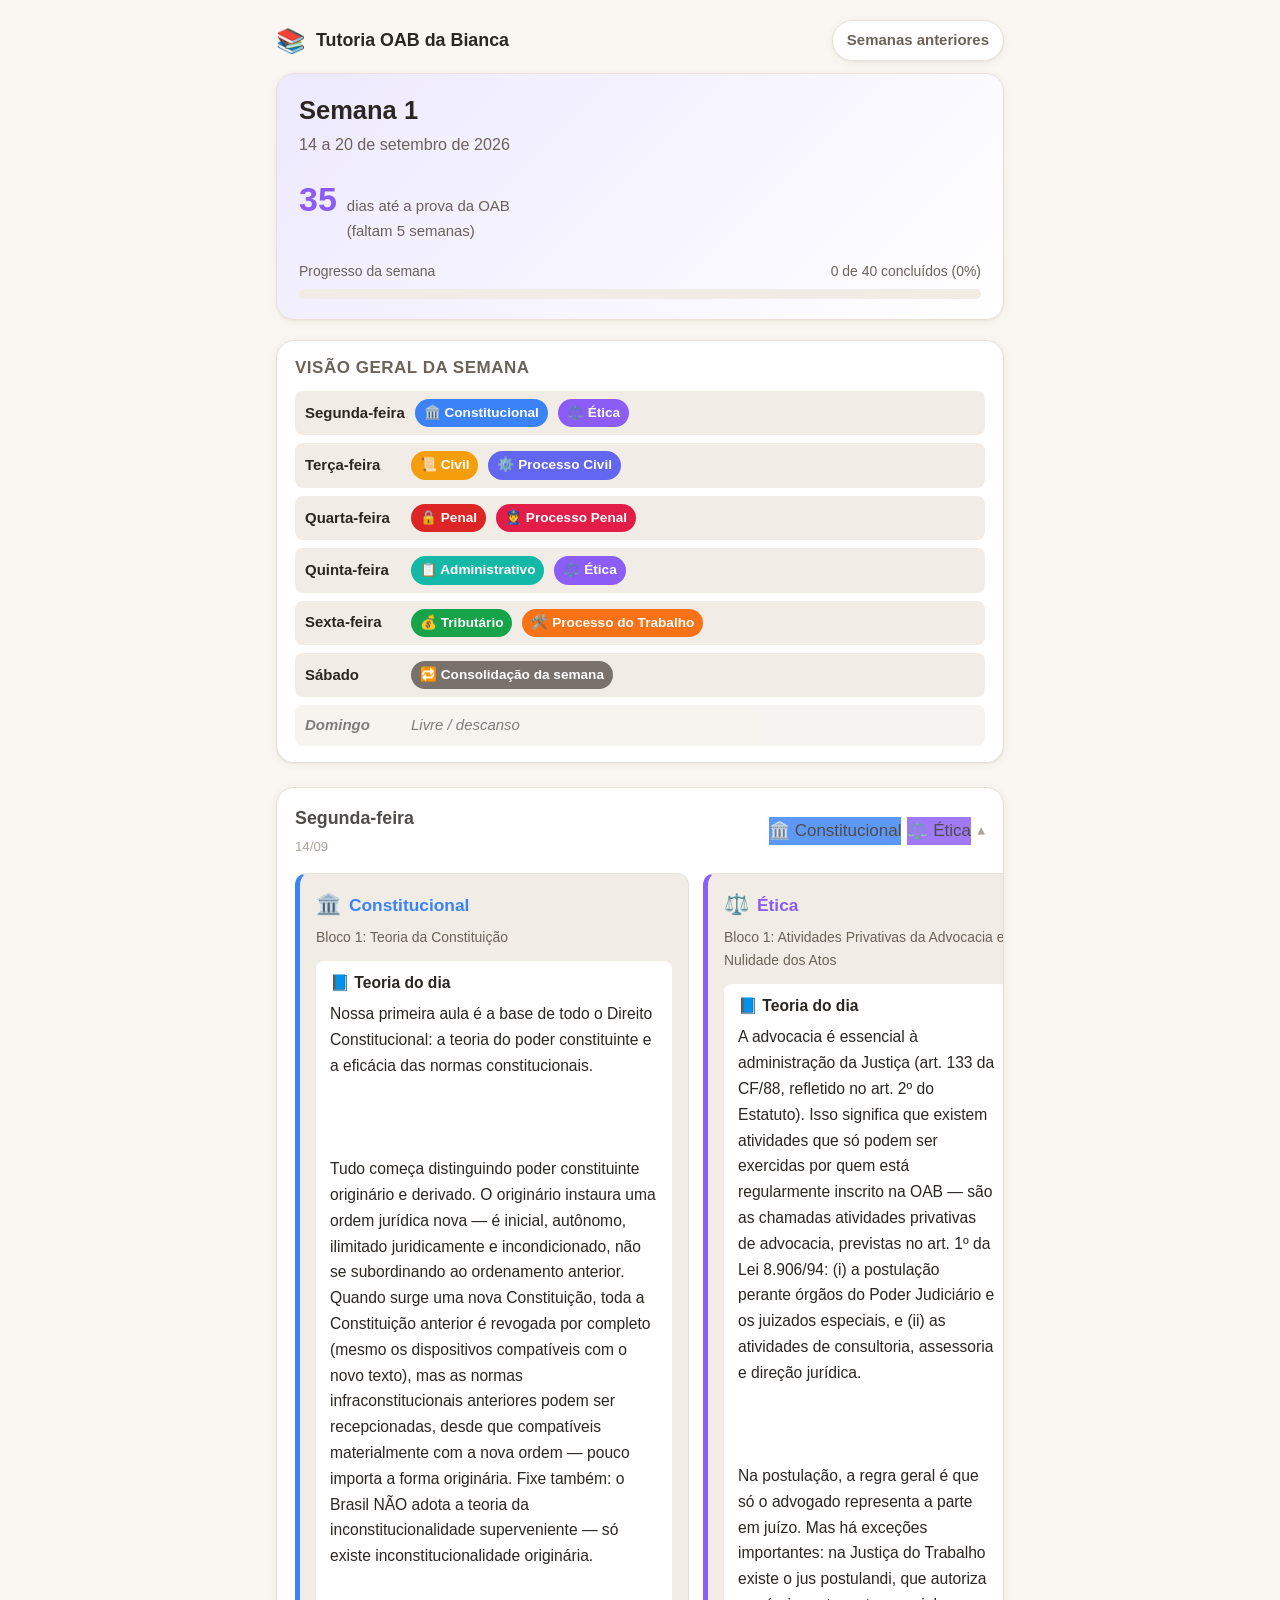
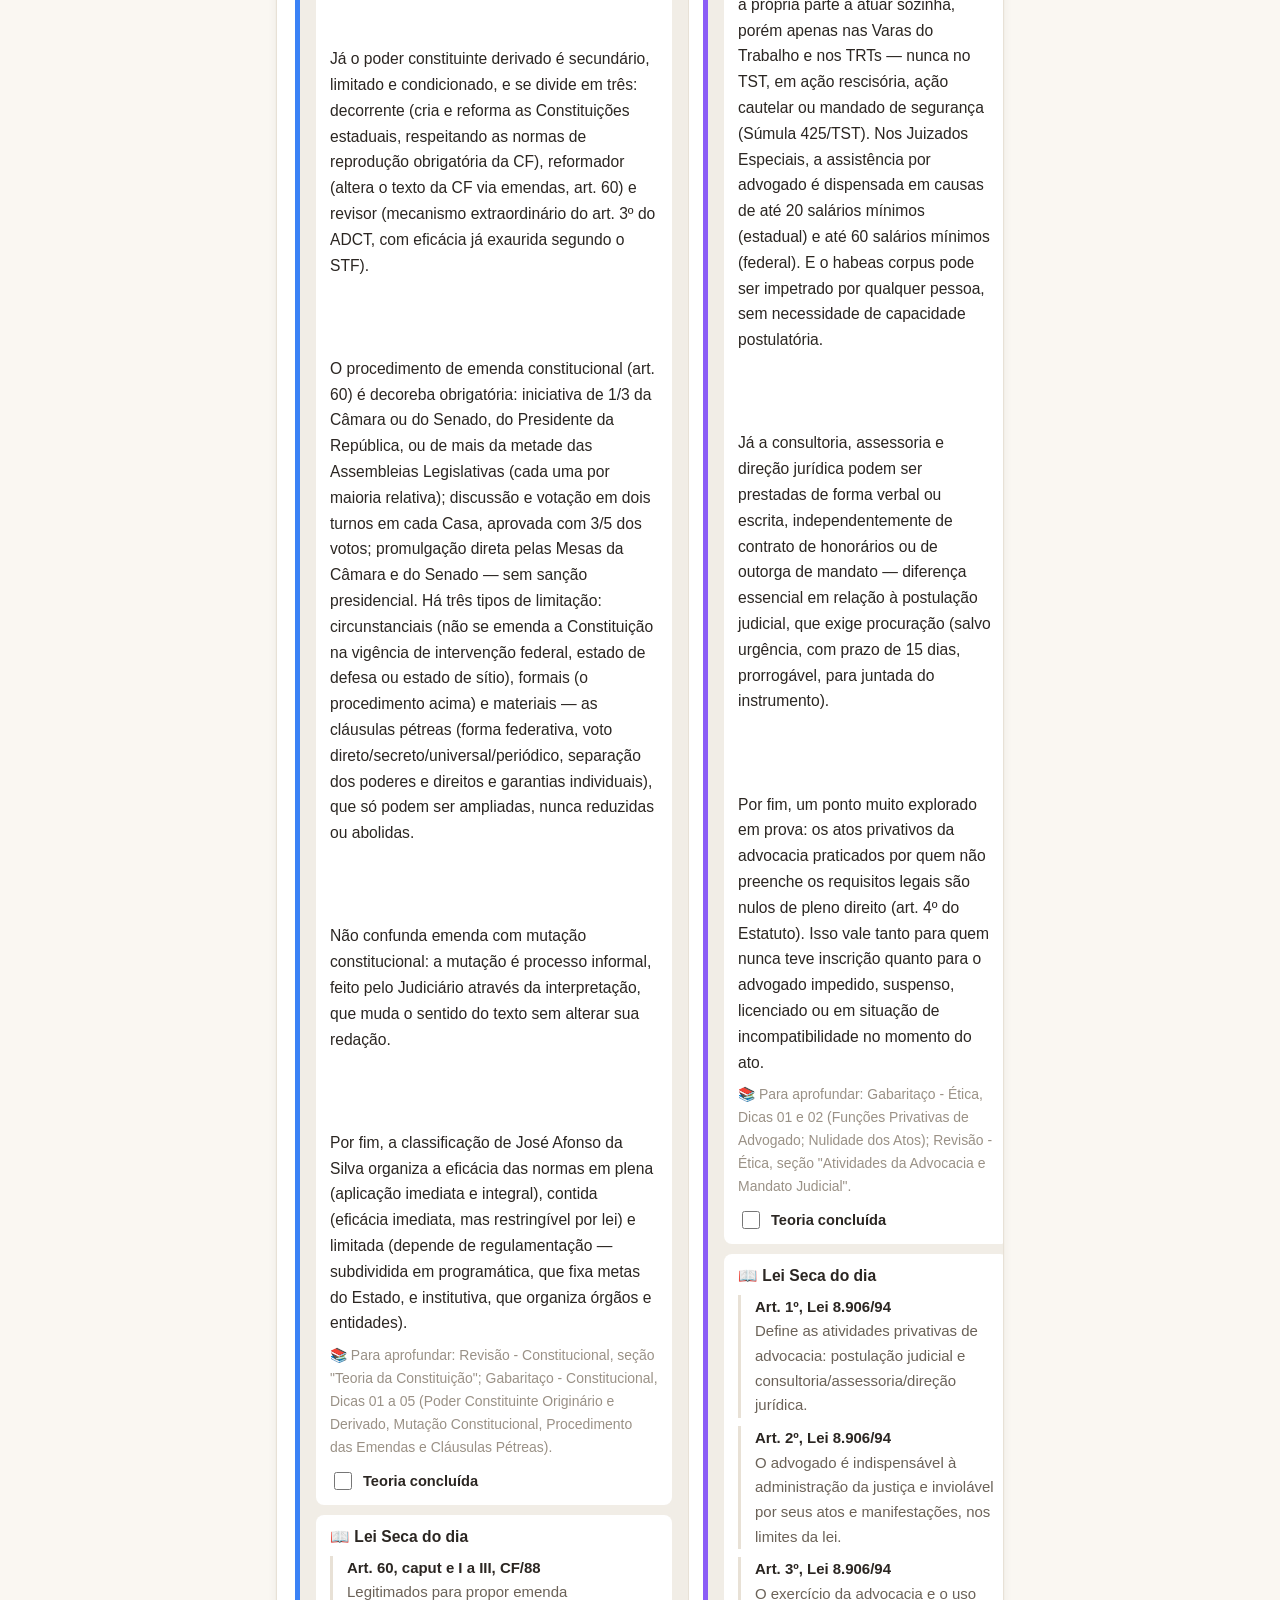
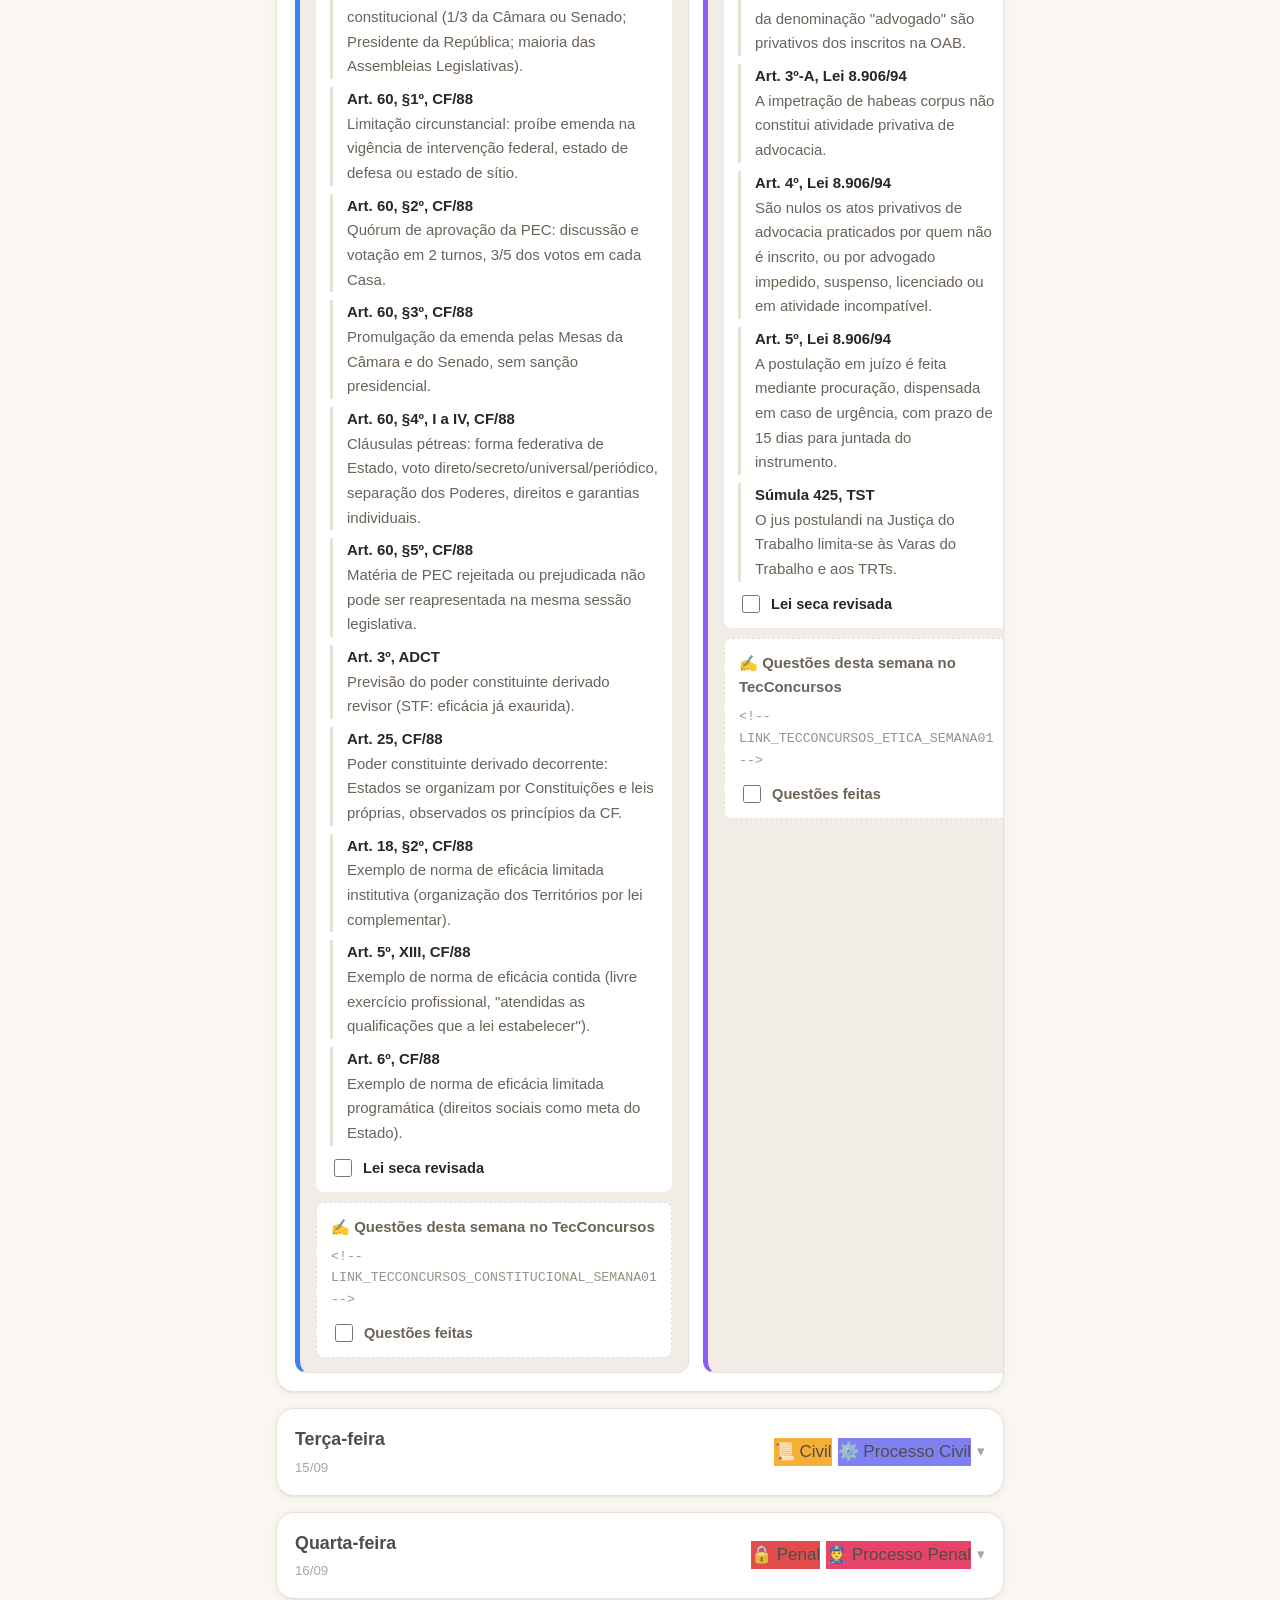
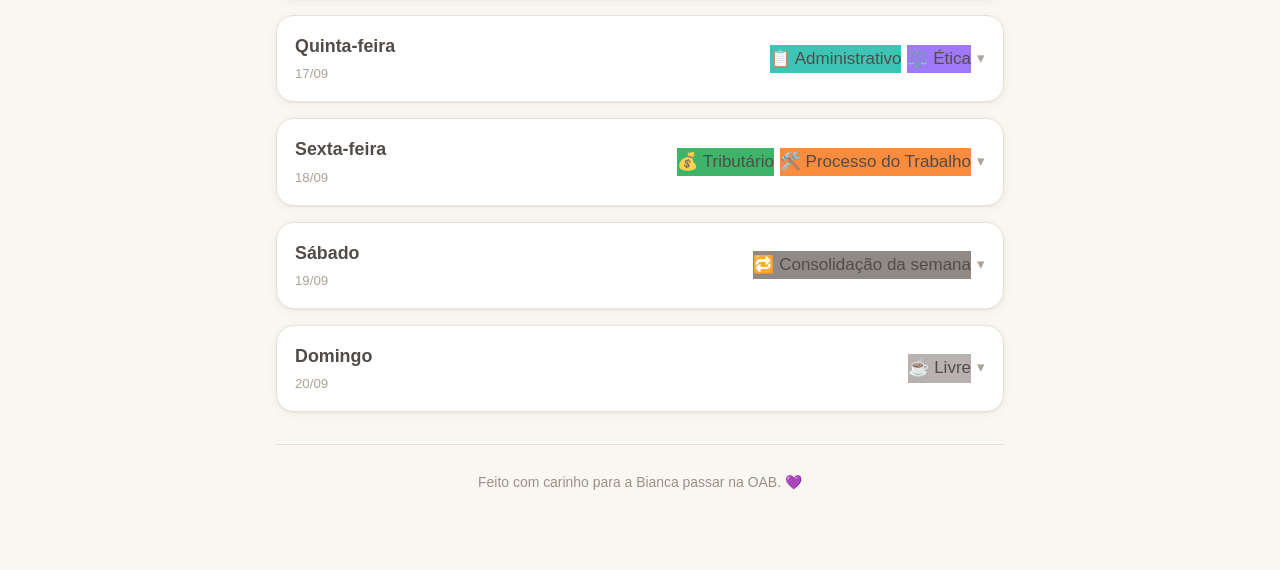
==== docs/semana-01.html @ 67592029 "Cria plataforma de tutoria OAB para a Bianca (semana 1) Mapeia o roteiro de blocos temáticos das 9 m" ====
<!doctype html>
<html lang="pt-BR">
<head>
<meta charset="utf-8">
<meta name="viewport" content="width=device-width, initial-scale=1">
<title>Semana 1 — Tutoria OAB da Bianca</title>
<link rel="stylesheet" href="style.css">
</head>
<body>
  <div class="topbar">
    <div class="brand"><span class="logo">📚</span> Tutoria OAB da Bianca</div>
    <a class="nav-link" href="index.html">Semanas anteriores</a>
  </div>

  <div class="hero">
    <h1>Semana 1</h1>
    <p class="subtitle">14 a 20 de setembro de 2026</p>
    <div class="countdown">
      <span class="days" data-countdown-days>—</span>
      <span class="label">dias até a prova da OAB<br>(faltam <span data-countdown-weeks>—</span> semanas)</span>
    </div>
    <div class="progress-wrap">
      <div class="progress-label">
        <span>Progresso da semana</span>
        <span data-progress-text>0 de 0 concluídos (0%)</span>
      </div>
      <div class="progress-track"><div class="progress-fill"></div></div>
    </div>
    <div class="flag-behind" data-flag-behind></div>
  </div>

  <div class="overview">
    <h2>Visão geral da semana</h2>
    <div class="overview-grid">
      <div class="overview-row"><span class="day-name">Segunda-feira</span><span class="subj-chip" style="background:#3b82f6">🏛️ Constitucional</span><span class="subj-chip" style="background:#8b5cf6">⚖️ Ética</span></div>
<div class="overview-row"><span class="day-name">Terça-feira</span><span class="subj-chip" style="background:#f59e0b">📜 Civil</span><span class="subj-chip" style="background:#6366f1">⚙️ Processo Civil</span></div>
<div class="overview-row"><span class="day-name">Quarta-feira</span><span class="subj-chip" style="background:#dc2626">🔒 Penal</span><span class="subj-chip" style="background:#e11d48">👮 Processo Penal</span></div>
<div class="overview-row"><span class="day-name">Quinta-feira</span><span class="subj-chip" style="background:#14b8a6">📋 Administrativo</span><span class="subj-chip" style="background:#8b5cf6">⚖️ Ética</span></div>
<div class="overview-row"><span class="day-name">Sexta-feira</span><span class="subj-chip" style="background:#16a34a">💰 Tributário</span><span class="subj-chip" style="background:#f97316">🛠️ Processo do Trabalho</span></div>
<div class="overview-row"><span class="day-name">Sábado</span><span class="subj-chip" style="background:#78716c">🔁 Consolidação da semana</span></div>
<div class="overview-row rest"><span class="day-name">Domingo</span>Livre / descanso</div>
    </div>
  </div>

  <details class="day" data-date="2026-09-14" open>
  <summary>
    <div class="day-title">
      <span class="day-name">Segunda-feira</span>
      <span class="day-date">14/09</span>
    </div>
    <div class="day-subjects-preview">
      <span class="today-badge" style="display:none;">HOJE</span>
      <span class="subj-chip" style="background:#3b82f6">🏛️ Constitucional</span><span class="subj-chip" style="background:#8b5cf6">⚖️ Ética</span>
      <span class="chevron">▾</span>
    </div>
  </summary>
  <div class="day-body">
    <div class="subject-grid two-col">
      <div class="subject-card" style="--subj-color:#3b82f6">
<div class="subject-header"><span class="subject-icon">🏛️</span><span class="subject-name">Constitucional</span></div>
<div class="block-title">Bloco 1: Teoria da Constituição</div>
<div class="section-block">
<h4>📘 Teoria do dia</h4>
<div class="body-text">Nossa primeira aula é a base de todo o Direito Constitucional: a teoria do poder constituinte e a eficácia das normas constitucionais.<br><br><br><br>Tudo começa distinguindo poder constituinte originário e derivado. O originário instaura uma ordem jurídica nova — é inicial, autônomo, ilimitado juridicamente e incondicionado, não se subordinando ao ordenamento anterior. Quando surge uma nova Constituição, toda a Constituição anterior é revogada por completo (mesmo os dispositivos compatíveis com o novo texto), mas as normas infraconstitucionais anteriores podem ser recepcionadas, desde que compatíveis materialmente com a nova ordem — pouco importa a forma originária. Fixe também: o Brasil NÃO adota a teoria da inconstitucionalidade superveniente — só existe inconstitucionalidade originária.<br><br><br><br>Já o poder constituinte derivado é secundário, limitado e condicionado, e se divide em três: decorrente (cria e reforma as Constituições estaduais, respeitando as normas de reprodução obrigatória da CF), reformador (altera o texto da CF via emendas, art. 60) e revisor (mecanismo extraordinário do art. 3º do ADCT, com eficácia já exaurida segundo o STF).<br><br><br><br>O procedimento de emenda constitucional (art. 60) é decoreba obrigatória: iniciativa de 1/3 da Câmara ou do Senado, do Presidente da República, ou de mais da metade das Assembleias Legislativas (cada uma por maioria relativa); discussão e votação em dois turnos em cada Casa, aprovada com 3/5 dos votos; promulgação direta pelas Mesas da Câmara e do Senado — sem sanção presidencial. Há três tipos de limitação: circunstanciais (não se emenda a Constituição na vigência de intervenção federal, estado de defesa ou estado de sítio), formais (o procedimento acima) e materiais — as cláusulas pétreas (forma federativa, voto direto/secreto/universal/periódico, separação dos poderes e direitos e garantias individuais), que só podem ser ampliadas, nunca reduzidas ou abolidas.<br><br><br><br>Não confunda emenda com mutação constitucional: a mutação é processo informal, feito pelo Judiciário através da interpretação, que muda o sentido do texto sem alterar sua redação.<br><br><br><br>Por fim, a classificação de José Afonso da Silva organiza a eficácia das normas em plena (aplicação imediata e integral), contida (eficácia imediata, mas restringível por lei) e limitada (depende de regulamentação — subdividida em programática, que fixa metas do Estado, e institutiva, que organiza órgãos e entidades).</div>
<p style="font-size:0.82rem;color:var(--text-faint);margin-top:8px;margin-bottom:10px;">📚 Para aprofundar: Revisão - Constitucional, seção "Teoria da Constituição"; Gabaritaço - Constitucional, Dicas 01 a 05 (Poder Constituinte Originário e Derivado, Mutação Constitucional, Procedimento das Emendas e Cláusulas Pétreas).</p>
<label class="check-row"><input type="checkbox" data-check-id="s01:monday:constitucional:teoria:1"> Teoria concluída</label>
</div>
<div class="section-block">
<h4>📖 Lei Seca do dia</h4>
<ul class="lei-seca-list"><li><span class="ref">Art. 60, caput e I a III, CF/88</span><span class="desc">Legitimados para propor emenda constitucional (1/3 da Câmara ou Senado; Presidente da República; maioria das Assembleias Legislativas).</span></li>
<li><span class="ref">Art. 60, §1º, CF/88</span><span class="desc">Limitação circunstancial: proíbe emenda na vigência de intervenção federal, estado de defesa ou estado de sítio.</span></li>
<li><span class="ref">Art. 60, §2º, CF/88</span><span class="desc">Quórum de aprovação da PEC: discussão e votação em 2 turnos, 3/5 dos votos em cada Casa.</span></li>
<li><span class="ref">Art. 60, §3º, CF/88</span><span class="desc">Promulgação da emenda pelas Mesas da Câmara e do Senado, sem sanção presidencial.</span></li>
<li><span class="ref">Art. 60, §4º, I a IV, CF/88</span><span class="desc">Cláusulas pétreas: forma federativa de Estado, voto direto/secreto/universal/periódico, separação dos Poderes, direitos e garantias individuais.</span></li>
<li><span class="ref">Art. 60, §5º, CF/88</span><span class="desc">Matéria de PEC rejeitada ou prejudicada não pode ser reapresentada na mesma sessão legislativa.</span></li>
<li><span class="ref">Art. 3º, ADCT</span><span class="desc">Previsão do poder constituinte derivado revisor (STF: eficácia já exaurida).</span></li>
<li><span class="ref">Art. 25, CF/88</span><span class="desc">Poder constituinte derivado decorrente: Estados se organizam por Constituições e leis próprias, observados os princípios da CF.</span></li>
<li><span class="ref">Art. 18, §2º, CF/88</span><span class="desc">Exemplo de norma de eficácia limitada institutiva (organização dos Territórios por lei complementar).</span></li>
<li><span class="ref">Art. 5º, XIII, CF/88</span><span class="desc">Exemplo de norma de eficácia contida (livre exercício profissional, "atendidas as qualificações que a lei estabelecer").</span></li>
<li><span class="ref">Art. 6º, CF/88</span><span class="desc">Exemplo de norma de eficácia limitada programática (direitos sociais como meta do Estado).</span></li></ul>
<label class="check-row" style="margin-top:10px;"><input type="checkbox" data-check-id="s01:monday:constitucional:leiseca:1"> Lei seca revisada</label>
</div>
<div class="questions-box">
✍️ <strong>Questões desta semana no TecConcursos</strong>
<span class="link-placeholder">&lt;!-- LINK_TECCONCURSOS_CONSTITUCIONAL_SEMANA01 --&gt;</span>
<label class="check-row" style="margin-top:10px;"><input type="checkbox" data-check-id="s01:monday:constitucional:questoes:1"> Questões feitas</label>
</div>
</div>
<div class="subject-card" style="--subj-color:#8b5cf6">
<div class="subject-header"><span class="subject-icon">⚖️</span><span class="subject-name">Ética</span></div>
<div class="block-title">Bloco 1: Atividades Privativas da Advocacia e Nulidade dos Atos</div>
<div class="section-block">
<h4>📘 Teoria do dia</h4>
<div class="body-text">A advocacia é essencial à administração da Justiça (art. 133 da CF/88, refletido no art. 2º do Estatuto). Isso significa que existem atividades que só podem ser exercidas por quem está regularmente inscrito na OAB — são as chamadas atividades privativas de advocacia, previstas no art. 1º da Lei 8.906/94: (i) a postulação perante órgãos do Poder Judiciário e os juizados especiais, e (ii) as atividades de consultoria, assessoria e direção jurídica.<br><br><br><br>Na postulação, a regra geral é que só o advogado representa a parte em juízo. Mas há exceções importantes: na Justiça do Trabalho existe o jus postulandi, que autoriza a própria parte a atuar sozinha, porém apenas nas Varas do Trabalho e nos TRTs — nunca no TST, em ação rescisória, ação cautelar ou mandado de segurança (Súmula 425/TST). Nos Juizados Especiais, a assistência por advogado é dispensada em causas de até 20 salários mínimos (estadual) e até 60 salários mínimos (federal). E o habeas corpus pode ser impetrado por qualquer pessoa, sem necessidade de capacidade postulatória.<br><br><br><br>Já a consultoria, assessoria e direção jurídica podem ser prestadas de forma verbal ou escrita, independentemente de contrato de honorários ou de outorga de mandato — diferença essencial em relação à postulação judicial, que exige procuração (salvo urgência, com prazo de 15 dias, prorrogável, para juntada do instrumento).<br><br><br><br>Por fim, um ponto muito explorado em prova: os atos privativos da advocacia praticados por quem não preenche os requisitos legais são nulos de pleno direito (art. 4º do Estatuto). Isso vale tanto para quem nunca teve inscrição quanto para o advogado impedido, suspenso, licenciado ou em situação de incompatibilidade no momento do ato.</div>
<p style="font-size:0.82rem;color:var(--text-faint);margin-top:8px;margin-bottom:10px;">📚 Para aprofundar: Gabaritaço - Ética, Dicas 01 e 02 (Funções Privativas de Advogado; Nulidade dos Atos); Revisão - Ética, seção "Atividades da Advocacia e Mandato Judicial".</p>
<label class="check-row"><input type="checkbox" data-check-id="s01:monday:etica:teoria:1"> Teoria concluída</label>
</div>
<div class="section-block">
<h4>📖 Lei Seca do dia</h4>
<ul class="lei-seca-list"><li><span class="ref">Art. 1º, Lei 8.906/94</span><span class="desc">Define as atividades privativas de advocacia: postulação judicial e consultoria/assessoria/direção jurídica.</span></li>
<li><span class="ref">Art. 2º, Lei 8.906/94</span><span class="desc">O advogado é indispensável à administração da justiça e inviolável por seus atos e manifestações, nos limites da lei.</span></li>
<li><span class="ref">Art. 3º, Lei 8.906/94</span><span class="desc">O exercício da advocacia e o uso da denominação "advogado" são privativos dos inscritos na OAB.</span></li>
<li><span class="ref">Art. 3º-A, Lei 8.906/94</span><span class="desc">A impetração de habeas corpus não constitui atividade privativa de advocacia.</span></li>
<li><span class="ref">Art. 4º, Lei 8.906/94</span><span class="desc">São nulos os atos privativos de advocacia praticados por quem não é inscrito, ou por advogado impedido, suspenso, licenciado ou em atividade incompatível.</span></li>
<li><span class="ref">Art. 5º, Lei 8.906/94</span><span class="desc">A postulação em juízo é feita mediante procuração, dispensada em caso de urgência, com prazo de 15 dias para juntada do instrumento.</span></li>
<li><span class="ref">Súmula 425, TST</span><span class="desc">O jus postulandi na Justiça do Trabalho limita-se às Varas do Trabalho e aos TRTs.</span></li></ul>
<label class="check-row" style="margin-top:10px;"><input type="checkbox" data-check-id="s01:monday:etica:leiseca:1"> Lei seca revisada</label>
</div>
<div class="questions-box">
✍️ <strong>Questões desta semana no TecConcursos</strong>
<span class="link-placeholder">&lt;!-- LINK_TECCONCURSOS_ETICA_SEMANA01 --&gt;</span>
<label class="check-row" style="margin-top:10px;"><input type="checkbox" data-check-id="s01:monday:etica:questoes:1"> Questões feitas</label>
</div>
</div>
    </div>
  </div>
</details>

<details class="day" data-date="2026-09-15">
  <summary>
    <div class="day-title">
      <span class="day-name">Terça-feira</span>
      <span class="day-date">15/09</span>
    </div>
    <div class="day-subjects-preview">
      <span class="today-badge" style="display:none;">HOJE</span>
      <span class="subj-chip" style="background:#f59e0b">📜 Civil</span><span class="subj-chip" style="background:#6366f1">⚙️ Processo Civil</span>
      <span class="chevron">▾</span>
    </div>
  </summary>
  <div class="day-body">
    <div class="subject-grid two-col">
      <div class="subject-card" style="--subj-color:#f59e0b">
<div class="subject-header"><span class="subject-icon">📜</span><span class="subject-name">Civil</span></div>
<div class="block-title">Bloco 1: Parte Geral: Pessoas Naturais e Negócio Jurídico</div>
<div class="section-block">
<h4>📘 Teoria do dia</h4>
<div class="body-text">Todo edital de Civil começa pela Parte Geral, e os dois pilares que a OAB mais cobra são pessoa natural e negócio jurídico — o alicerce de tudo que vem depois (contratos, família, sucessões são negócios jurídicos aplicados).<br><br><br><br>Sobre pessoa natural, o ponto central é a capacidade. Capacidade de direito todo mundo tem, desde o nascimento com vida. Já a capacidade de fato depende da idade e do discernimento: são absolutamente incapazes apenas os menores de 16 anos; são relativamente incapazes os maiores de 16 e menores de 18, os ébrios habituais, os viciados em tóxico, os pródigos e quem tenha discernimento reduzido por causa transitória ou permanente — esses precisam de assistência, não de representação. A emancipação antecipa a maioridade e pode ser voluntária (pais, por escritura pública, sem homologação judicial), judicial (pelo juiz, ouvido o tutor) ou legal (casamento, emprego público efetivo, colação de grau em curso superior, economia própria aos 16 anos) — uma vez emancipado, não há volta. Complementam esse bloco os direitos da personalidade (vida, nome, imagem, honra, privacidade), intransmissíveis e irrenunciáveis.<br><br><br><br>Já o negócio jurídico tem elementos essenciais (agente capaz, objeto lícito/possível/determinável, forma legal) e elementos acidentais: condição (evento futuro e incerto), termo (evento futuro e certo) e encargo (ônus que não suspende nada, salvo se estipulado como condição). Quando a vontade se forma viciada, temos os defeitos do negócio jurídico: os vícios de consentimento (erro, dolo, coação, lesão, estado de perigo) prejudicam uma das próprias partes e geram anulabilidade; os vícios sociais (fraude contra credores e simulação) prejudicam terceiros — a simulação é a única hipótese que gera nulidade. Por fim, entenda a lógica de nulidade x anulabilidade: nulo é o que fere ordem pública (qualquer um alega, inclusive o juiz de ofício, sem prazo); anulável é o que fere interesse particular (só o prejudicado alega, dentro de prazo decadencial, e o negócio produz efeitos normalmente até ser desconstituído por sentença).</div>
<p style="font-size:0.82rem;color:var(--text-faint);margin-top:8px;margin-bottom:10px;">📚 Para aprofundar: Gabaritaço - Civil, seções "Pessoas Naturais" e "Negócio Jurídico"; complementar com Revisão - Civil, seção "Negócio Jurídico".</p>
<label class="check-row"><input type="checkbox" data-check-id="s01:tuesday:civil:teoria:1"> Teoria concluída</label>
</div>
<div class="section-block">
<h4>📖 Lei Seca do dia</h4>
<ul class="lei-seca-list"><li><span class="ref">Art. 3º, CC</span><span class="desc">Hipótese remanescente de incapacidade absoluta (apenas os menores de 16 anos).</span></li>
<li><span class="ref">Art. 4º, CC</span><span class="desc">Hipóteses de incapacidade relativa (16 a 18 anos, ébrios habituais, viciados em tóxico, pródigos, discernimento reduzido).</span></li>
<li><span class="ref">Art. 5º, CC</span><span class="desc">Maioridade aos 18 anos e as três formas de emancipação (voluntária, judicial, legal).</span></li>
<li><span class="ref">Art. 11, CC</span><span class="desc">Direitos da personalidade são intransmissíveis e irrenunciáveis.</span></li>
<li><span class="ref">Art. 104, CC</span><span class="desc">Requisitos de validade do negócio jurídico: agente capaz, objeto lícito/possível/determinado, forma prescrita ou não defesa em lei.</span></li>
<li><span class="ref">Art. 121, CC</span><span class="desc">Conceito de condição (evento futuro e incerto).</span></li>
<li><span class="ref">Art. 131, CC</span><span class="desc">Conceito de termo (evento futuro e certo).</span></li>
<li><span class="ref">Art. 136, CC</span><span class="desc">Conceito de encargo (modo), que não suspende a aquisição nem o exercício do direito.</span></li>
<li><span class="ref">Art. 138, CC</span><span class="desc">Erro substancial como vício de consentimento apto a anular o negócio.</span></li>
<li><span class="ref">Art. 145, CC</span><span class="desc">Dolo como causa de anulação do negócio jurídico.</span></li>
<li><span class="ref">Art. 151, CC</span><span class="desc">Coação como vício do consentimento.</span></li>
<li><span class="ref">Art. 156, CC</span><span class="desc">Estado de perigo.</span></li>
<li><span class="ref">Art. 157, CC</span><span class="desc">Lesão (desproporção manifesta entre prestações por necessidade ou inexperiência).</span></li>
<li><span class="ref">Art. 158, CC</span><span class="desc">Fraude contra credores e a ação pauliana.</span></li>
<li><span class="ref">Art. 167, CC</span><span class="desc">Simulação: o negócio simulado é nulo, mas subsiste o que se dissimulou, se válido na substância e na forma.</span></li>
<li><span class="ref">Art. 166, CC</span><span class="desc">Hipóteses legais de nulidade absoluta do negócio jurídico.</span></li>
<li><span class="ref">Art. 171, CC</span><span class="desc">Hipóteses legais de anulabilidade.</span></li></ul>
<label class="check-row" style="margin-top:10px;"><input type="checkbox" data-check-id="s01:tuesday:civil:leiseca:1"> Lei seca revisada</label>
</div>
<div class="questions-box">
✍️ <strong>Questões desta semana no TecConcursos</strong>
<span class="link-placeholder">&lt;!-- LINK_TECCONCURSOS_CIVIL_SEMANA01 --&gt;</span>
<label class="check-row" style="margin-top:10px;"><input type="checkbox" data-check-id="s01:tuesday:civil:questoes:1"> Questões feitas</label>
</div>
</div>
<div class="subject-card" style="--subj-color:#6366f1">
<div class="subject-header"><span class="subject-icon">⚙️</span><span class="subject-name">Processo Civil</span></div>
<div class="block-title">Bloco 1: Atos Processuais, Prazos e Citação</div>
<div class="section-block">
<h4>📘 Teoria do dia</h4>
<div class="body-text">Todo processo judicial avança por meio de atos processuais — as ações praticadas pelas partes, pelo juiz e pelos auxiliares da justiça. Quando um ato desrespeita a forma exigida em lei, ele pode ser nulo: nulidade absoluta, quando fere norma de ordem pública, é reconhecível de ofício e a qualquer tempo; nulidade relativa, ligada a interesse das partes, deve ser alegada na primeira oportunidade sob pena de preclusão. Cuidado: pelo princípio da instrumentalidade das formas (art. 188, CPC), o ato praticado de modo diverso é válido se atingir sua finalidade essencial.<br><br><br><br>Quanto à publicidade, a regra é que os atos processuais são públicos; excepcionalmente tramitam em segredo de justiça quando envolvem interesse público, direito de família, dados protegidos pela intimidade ou arbitragem sigilosa (art. 189, CPC).<br><br><br><br>Sobre prazos, fixe três regras centrais: (1) contam-se apenas em dias úteis; (2) exclui-se o dia do começo e inclui-se o dia do vencimento; (3) havendo omissão da lei e do juiz, aplica-se prazo supletivo de 5 dias. Há também prazo em dobro para Ministério Público, Defensoria Pública, Advocacia Pública e litisconsortes com procuradores de escritórios distintos — mas essa dobra NÃO vale em processos eletrônicos.<br><br><br><br>A citação é o ato que dá ciência formal ao réu da existência da ação e o convoca a se defender; deve ser efetivada em até 45 dias da propositura. O CPC prevê cinco modalidades: meio eletrônico (preferencial), pelos Correios com AR, por oficial de justiça, por hora certa (cabível após duas tentativas frustradas do oficial quando há suspeita de ocultação do réu) e por edital, para réu desconhecido, incerto ou inacessível — quem requer edital dolosamente, sem preencher os requisitos, paga multa de 5 vezes o salário-mínimo. A citação válida torna litigiosa a coisa, constitui em mora o devedor e interrompe a prescrição.</div>
<p style="font-size:0.82rem;color:var(--text-faint);margin-top:8px;margin-bottom:10px;">📚 Para aprofundar: Gabaritaço - Processo Civil, Dicas 01 a 07 (seção "Atos Processuais"). A Revisão em tabelas não possui seção própria sobre este tema, então o aprofundamento deve ser feito pelo Gabaritaço.</p>
<label class="check-row"><input type="checkbox" data-check-id="s01:tuesday:processoCivil:teoria:1"> Teoria concluída</label>
</div>
<div class="section-block">
<h4>📖 Lei Seca do dia</h4>
<ul class="lei-seca-list"><li><span class="ref">Art. 188, CPC</span><span class="desc">Princípio da instrumentalidade das formas: ato praticado de modo diverso é válido se atingir a finalidade essencial.</span></li>
<li><span class="ref">Art. 189, CPC</span><span class="desc">Publicidade dos atos processuais e hipóteses de segredo de justiça.</span></li>
<li><span class="ref">Art. 218/219, CPC</span><span class="desc">Prazos legais, judiciais e regra da contagem somente em dias úteis.</span></li>
<li><span class="ref">Art. 224, CPC</span><span class="desc">Contagem de prazo excluindo o dia do começo e incluindo o dia do vencimento.</span></li>
<li><span class="ref">Art. 229, CPC</span><span class="desc">Prazo em dobro para litisconsortes com procuradores de escritórios distintos; não se aplica a processos eletrônicos.</span></li>
<li><span class="ref">Art. 238, CPC</span><span class="desc">Conceito de citação: ato de convocação do réu, executado ou interessado para integrar a relação processual.</span></li>
<li><span class="ref">Art. 240, CPC</span><span class="desc">Efeitos da citação válida (litigiosidade da coisa, mora do devedor, interrupção da prescrição).</span></li>
<li><span class="ref">Art. 246, CPC</span><span class="desc">Rol das modalidades de citação, com o meio eletrônico como preferencial.</span></li>
<li><span class="ref">Art. 252, CPC</span><span class="desc">Citação por hora certa, cabível após duas tentativas frustradas com suspeita de ocultação.</span></li>
<li><span class="ref">Art. 255, CPC</span><span class="desc">Citação por edital, para réu desconhecido, incerto ou inacessível.</span></li>
<li><span class="ref">Art. 258, CPC</span><span class="desc">Multa de 5 vezes o salário-mínimo por requerimento doloso de citação por edital.</span></li></ul>
<label class="check-row" style="margin-top:10px;"><input type="checkbox" data-check-id="s01:tuesday:processoCivil:leiseca:1"> Lei seca revisada</label>
</div>
<div class="questions-box">
✍️ <strong>Questões desta semana no TecConcursos</strong>
<span class="link-placeholder">&lt;!-- LINK_TECCONCURSOS_PROCESSOCIVIL_SEMANA01 --&gt;</span>
<label class="check-row" style="margin-top:10px;"><input type="checkbox" data-check-id="s01:tuesday:processoCivil:questoes:1"> Questões feitas</label>
</div>
</div>
    </div>
  </div>
</details>

<details class="day" data-date="2026-09-16">
  <summary>
    <div class="day-title">
      <span class="day-name">Quarta-feira</span>
      <span class="day-date">16/09</span>
    </div>
    <div class="day-subjects-preview">
      <span class="today-badge" style="display:none;">HOJE</span>
      <span class="subj-chip" style="background:#dc2626">🔒 Penal</span><span class="subj-chip" style="background:#e11d48">👮 Processo Penal</span>
      <span class="chevron">▾</span>
    </div>
  </summary>
  <div class="day-body">
    <div class="subject-grid two-col">
      <div class="subject-card" style="--subj-color:#dc2626">
<div class="subject-header"><span class="subject-icon">🔒</span><span class="subject-name">Penal</span></div>
<div class="block-title">Bloco 1: Princípios e Eficácia da Lei Penal no Tempo e no Espaço</div>
<div class="section-block">
<h4>📘 Teoria do dia</h4>
<div class="body-text">Vamos começar pelo alicerce do Direito Penal: como a lei penal se aplica no tempo e no espaço.<br><br><br><br>A regra-mestra da eficácia da lei no tempo é simples: lei penal que beneficia o réu retroage; lei que prejudica, não retroage — isso vale até mesmo depois do trânsito em julgado (art. 2º, CP). O caso mais radical dessa retroatividade benéfica é a abolitio criminis: quando uma lei nova deixa de considerar crime uma conduta, cessam a execução e os efeitos penais da condenação (mas não os efeitos civis). Quando a lei nova cria um crime novo, é novatio legis incriminadora — não retroage. Se apenas piora o tratamento de um crime já existente, é novatio legis in pejus — também não retroage. Se melhora, é novatio legis in mellius — retroage sempre.<br><br><br><br>Duas exceções fogem dessa lógica: a lei temporária (tem prazo certo de vigência) e a lei excepcional (vale enquanto durar uma situação anormal, como guerra ou calamidade). Ambas têm ultratividade: continuam se aplicando ao fato cometido durante sua vigência, mesmo depois de revogadas.<br><br><br><br>Para saber QUANDO o crime se considera praticado, o Código adota a teoria da atividade (art. 4º): o momento da conduta, não do resultado. Para saber ONDE o crime se considera praticado, o CP adota a teoria da ubiquidade (art. 6º): tanto o lugar da conduta quanto o do resultado. Mnemônico útil: LUTA — Lugar → Ubiquidade, Tempo → Atividade. Duas exceções importantes: no Juizado Especial Criminal prevalece a teoria da atividade (art. 63, Lei 9.099/95); e para fins de competência no CPP, em crimes plurilocais, prevalece a teoria do resultado (art. 70, CPP).<br><br><br><br>Por fim, a territorialidade é a regra: a lei brasileira aplica-se aos crimes cometidos no território nacional (art. 5º). Excepcionalmente, cabe extraterritorialidade — incondicionada, condicionada e hipercondicionada.</div>
<p style="font-size:0.82rem;color:var(--text-faint);margin-top:8px;margin-bottom:10px;">📚 Para aprofundar: Gabaritaço - Penal, Dicas 01 a 06 (seção "Eficácia da Lei Penal no Tempo e no Espaço"); Revisão - Penal, mesma seção.</p>
<label class="check-row"><input type="checkbox" data-check-id="s01:wednesday:penal:teoria:1"> Teoria concluída</label>
</div>
<div class="section-block">
<h4>📖 Lei Seca do dia</h4>
<ul class="lei-seca-list"><li><span class="ref">Art. 1º, CP</span><span class="desc">Princípio da legalidade: não há crime sem lei anterior que o defina, nem pena sem prévia cominação legal.</span></li>
<li><span class="ref">Art. 2º, CP</span><span class="desc">Lei penal no tempo: irretroatividade da lei mais gravosa e retroatividade da lei mais benéfica (abolitio criminis).</span></li>
<li><span class="ref">Art. 3º, CP</span><span class="desc">Lei excepcional ou temporária: aplica-se ao fato praticado durante sua vigência, mesmo após cessada (ultratividade).</span></li>
<li><span class="ref">Art. 4º, CP</span><span class="desc">Tempo do crime: adota a teoria da atividade (momento da conduta).</span></li>
<li><span class="ref">Art. 5º, CP</span><span class="desc">Territorialidade: regra geral de aplicação da lei brasileira aos crimes no território nacional.</span></li>
<li><span class="ref">Art. 6º, CP</span><span class="desc">Lugar do crime: adota a teoria da ubiquidade (conduta ou resultado).</span></li>
<li><span class="ref">Art. 7º, CP</span><span class="desc">Extraterritorialidade: hipóteses incondicionada, condicionada e hipercondicionada.</span></li>
<li><span class="ref">Súmula 711, STF</span><span class="desc">A lei penal mais grave aplica-se ao crime continuado ou permanente se sua vigência é anterior à cessação da continuidade/permanência.</span></li>
<li><span class="ref">Art. 63, Lei 9.099/95</span><span class="desc">Competência do Juizado Especial Criminal determinada pelo lugar da infração (teoria da atividade).</span></li>
<li><span class="ref">Art. 70, CPP</span><span class="desc">Competência para julgar determinada, em regra, pelo lugar da consumação (teoria do resultado).</span></li></ul>
<label class="check-row" style="margin-top:10px;"><input type="checkbox" data-check-id="s01:wednesday:penal:leiseca:1"> Lei seca revisada</label>
</div>
<div class="questions-box">
✍️ <strong>Questões desta semana no TecConcursos</strong>
<span class="link-placeholder">&lt;!-- LINK_TECCONCURSOS_PENAL_SEMANA01 --&gt;</span>
<label class="check-row" style="margin-top:10px;"><input type="checkbox" data-check-id="s01:wednesday:penal:questoes:1"> Questões feitas</label>
</div>
</div>
<div class="subject-card" style="--subj-color:#e11d48">
<div class="subject-header"><span class="subject-icon">👮</span><span class="subject-name">Processo Penal</span></div>
<div class="block-title">Bloco 1: Inquérito Policial e Investigação Preliminar</div>
<div class="section-block">
<h4>📘 Teoria do dia</h4>
<div class="body-text">O inquérito policial é o procedimento administrativo, conduzido pela polícia judiciária, destinado a reunir elementos de informação sobre autoria e materialidade de um crime. Suas características, muito cobradas em prova: é inquisitivo (contraditório apenas diferido), escrito (art. 9º, CPP), sigiloso (art. 20, CPP), discricionário, dispensável (o MP pode denunciar sem IP) e indisponível (o delegado jamais pode arquivá-lo por conta própria — art. 17, CPP). A instauração parte da notitia criminis, de ofício, por requisição do MP ou por requerimento do ofendido. Atenção: denúncia anônima, isoladamente, NÃO autoriza a instauração imediata do IP — antes, exige diligências preliminares que confirmem a verossimilhança da notícia.<br><br><br><br>Apesar do caráter inquisitivo, algumas provas podem ser produzidas já na fase investigativa: as cautelares, as não repetíveis e as antecipadas.<br><br><br><br>Quanto aos prazos de conclusão, a regra geral do CPP é de 10 dias para indiciado preso e 30 dias para solto, havendo prazos especiais na Justiça Federal, na Lei de Drogas e em casos de prisão temporária em crime hediondo.<br><br><br><br>Encerrado o inquérito, se o MP não se convencer da autoria/materialidade, requer o arquivamento ao juiz. O ponto mais cobrado é o (des)arquivamento: em regra, a decisão faz apenas coisa julgada formal, permitindo reabertura com provas novas — caso do arquivamento por insuficiência de provas (Súmula 524, STF). Já quando o motivo for atipicidade, excludente de culpabilidade ou de punibilidade, forma-se coisa julgada material, e o desarquivamento fica vedado.<br><br><br><br>Por fim, o juiz das garantias atua exclusivamente na fase investigatória e é o único competente para decretar prisão temporária, não atuando em infrações de menor potencial ofensivo, casos de competência do júri, violência doméstica e algumas leis especiais.</div>
<p style="font-size:0.82rem;color:var(--text-faint);margin-top:8px;margin-bottom:10px;">📚 Para aprofundar: Gabaritaço - Processo Penal, Dicas 01 a 08 (Inquérito Policial); Revisão - Processo Penal, seção "Inquérito Policial".</p>
<label class="check-row"><input type="checkbox" data-check-id="s01:wednesday:processoPenal:teoria:1"> Teoria concluída</label>
</div>
<div class="section-block">
<h4>📖 Lei Seca do dia</h4>
<ul class="lei-seca-list"><li><span class="ref">Art. 4º, CPP</span><span class="desc">Define a polícia judiciária como responsável pela apuração das infrações penais e sua autoria.</span></li>
<li><span class="ref">Art. 5º, CPP</span><span class="desc">Formas de instauração do inquérito e a regra da denúncia anônima (§3º).</span></li>
<li><span class="ref">Art. 9º, CPP</span><span class="desc">Exige que todas as peças do inquérito sejam reduzidas a escrito.</span></li>
<li><span class="ref">Art. 10, CPP</span><span class="desc">Prazos de conclusão do inquérito: 10 dias (preso) e 30 dias (solto).</span></li>
<li><span class="ref">Art. 17, CPP</span><span class="desc">Indisponibilidade: a autoridade policial não pode mandar arquivar os autos do inquérito.</span></li>
<li><span class="ref">Art. 18, CPP</span><span class="desc">Fundamento legal do desarquivamento: cabem novas diligências se houver notícia de novas provas.</span></li>
<li><span class="ref">Art. 20, CPP</span><span class="desc">Sigilo do inquérito, necessário à elucidação do fato ou exigido pelo interesse social.</span></li>
<li><span class="ref">Súmula 524, STF</span><span class="desc">Arquivado o inquérito a pedido do MP, a ação penal só pode ser iniciada com provas novas.</span></li>
<li><span class="ref">Súmula Vinculante 14</span><span class="desc">Direito do defensor de ter acesso aos elementos de prova já documentados no inquérito.</span></li></ul>
<label class="check-row" style="margin-top:10px;"><input type="checkbox" data-check-id="s01:wednesday:processoPenal:leiseca:1"> Lei seca revisada</label>
</div>
<div class="questions-box">
✍️ <strong>Questões desta semana no TecConcursos</strong>
<span class="link-placeholder">&lt;!-- LINK_TECCONCURSOS_PROCESSOPENAL_SEMANA01 --&gt;</span>
<label class="check-row" style="margin-top:10px;"><input type="checkbox" data-check-id="s01:wednesday:processoPenal:questoes:1"> Questões feitas</label>
</div>
</div>
    </div>
  </div>
</details>

<details class="day" data-date="2026-09-17">
  <summary>
    <div class="day-title">
      <span class="day-name">Quinta-feira</span>
      <span class="day-date">17/09</span>
    </div>
    <div class="day-subjects-preview">
      <span class="today-badge" style="display:none;">HOJE</span>
      <span class="subj-chip" style="background:#14b8a6">📋 Administrativo</span><span class="subj-chip" style="background:#8b5cf6">⚖️ Ética</span>
      <span class="chevron">▾</span>
    </div>
  </summary>
  <div class="day-body">
    <div class="subject-grid two-col">
      <div class="subject-card" style="--subj-color:#14b8a6">
<div class="subject-header"><span class="subject-icon">📋</span><span class="subject-name">Administrativo</span></div>
<div class="block-title">Bloco 1: Princípios da Administração Pública</div>
<div class="section-block">
<h4>📘 Teoria do dia</h4>
<div class="body-text">Os princípios do Direito Administrativo se dividem em dois grupos: os implícitos, que sustentam toda a lógica do regime jurídico-administrativo, e os explícitos, previstos no art. 37, caput, da CF/88.<br><br><br><br>Os dois princípios implícitos são as "pedras de toque" do regime. A Supremacia do Interesse Público estabelece que o interesse coletivo prevalece sobre o particular sempre que houver conflito. Já a Indisponibilidade do Interesse Público impede que o agente público disponha, por vontade própria, dos interesses que administra.<br><br><br><br>Decorrência direta desses dois princípios é a Autotutela: a Administração pode rever seus próprios atos sem precisar de autorização do Judiciário (Súmula 473, STF), podendo anular atos ilegais e revogar atos inconvenientes ou inoportunos. Atenção: para anular um ato, há prazo decadencial de 5 anos contados da sua prática, desde que o destinatário esteja de boa-fé (art. 54, Lei 9.784/99); havendo má-fé, esse prazo não corre.<br><br><br><br>Já os princípios expressos no art. 37, caput, formam o mnemônico LIMPE. Legalidade significa que o agente público só pode fazer o que a lei expressamente autoriza. Impessoalidade veda que a atuação beneficie ou prejudique alguém por razões pessoais — é por isso que a Súmula Vinculante 13 (STF) veda o nepotismo. Moralidade exige honestidade, lealdade e boa-fé. Publicidade estabelece a transparência como regra, mas admite sigilo quando a informação compromete a segurança do Estado/sociedade ou viola a intimidade/vida privada (Lei 12.527/11 — LAI); atenção também à Súmula 266, STJ: o diploma deve ser exigido na posse, não na inscrição do concurso. Por fim, Eficiência exige atuação de qualidade com o menor custo possível — mas não pode suprimir garantias processuais em nome da celeridade.<br><br><br><br>Esses princípios formam a base interpretativa de toda a matéria de Administrativo e costumam aparecer embutidos, ainda que implicitamente, em praticamente todas as questões da prova.</div>
<p style="font-size:0.82rem;color:var(--text-faint);margin-top:8px;margin-bottom:10px;">📚 Para aprofundar: Gabaritaço - Administrativo, Dicas 01 a 09 (seção "Princípios da Adm. Pública"). A Revisão em tabelas não trata desse tema isoladamente, por isso este bloco se apoia principalmente no Gabaritaço.</p>
<label class="check-row"><input type="checkbox" data-check-id="s01:thursday:administrativo:teoria:1"> Teoria concluída</label>
</div>
<div class="section-block">
<h4>📖 Lei Seca do dia</h4>
<ul class="lei-seca-list"><li><span class="ref">Art. 37, caput, CF/88</span><span class="desc">Traz os princípios expressos da Administração Pública (LIMPE).</span></li>
<li><span class="ref">Art. 5º, X e XXXIII, CF/88</span><span class="desc">Fundamento constitucional das exceções à publicidade e do direito de acesso à informação.</span></li>
<li><span class="ref">Art. 6º, Lei 8.987/95</span><span class="desc">Conceito de serviço adequado, base do princípio da continuidade.</span></li>
<li><span class="ref">Art. 7º, Lei 12.527/2011 (LAI)</span><span class="desc">Lista os direitos que compõem o acesso à informação pública.</span></li>
<li><span class="ref">Art. 10, Lei 12.527/2011 (LAI)</span><span class="desc">Disciplina como o pedido de acesso à informação deve ser feito e processado.</span></li>
<li><span class="ref">Art. 54, Lei 9.784/99</span><span class="desc">Prazo decadencial de 5 anos para a Administração anular atos favoráveis quando o destinatário estiver de boa-fé.</span></li>
<li><span class="ref">Súmula Vinculante 13, STF</span><span class="desc">Veda o nepotismo na nomeação de cônjuge, companheiro ou parente até o 3º grau para cargos de confiança.</span></li>
<li><span class="ref">Súmula 473, STF</span><span class="desc">Consagra o poder-dever de autotutela: a Administração pode anular atos ilegais e revogar os inconvenientes/inoportunos.</span></li>
<li><span class="ref">Súmula 266, STJ</span><span class="desc">O diploma/habilitação legal deve ser exigido na posse, não na inscrição do concurso público.</span></li></ul>
<label class="check-row" style="margin-top:10px;"><input type="checkbox" data-check-id="s01:thursday:administrativo:leiseca:1"> Lei seca revisada</label>
</div>
<div class="questions-box">
✍️ <strong>Questões desta semana no TecConcursos</strong>
<span class="link-placeholder">&lt;!-- LINK_TECCONCURSOS_ADMINISTRATIVO_SEMANA01 --&gt;</span>
<label class="check-row" style="margin-top:10px;"><input type="checkbox" data-check-id="s01:thursday:administrativo:questoes:1"> Questões feitas</label>
</div>
</div>
<div class="subject-card" style="--subj-color:#8b5cf6">
<div class="subject-header"><span class="subject-icon">⚖️</span><span class="subject-name">Ética</span></div>
<div class="block-title">Bloco 2: Mandato Judicial e Substabelecimento</div>
<div class="section-block">
<h4>📘 Teoria do dia</h4>
<div class="body-text">Na segunda sessão da semana, avançamos para o mandato judicial — o instrumento que formaliza a representação do cliente em juízo — e o substabelecimento.<br><br><br><br>O mandato é o contrato pelo qual o cliente (mandante) outorga poderes ao advogado (mandatário) para representá-lo. Materializa-se na procuração, que pode ser por instrumento público ou particular (a grande maioria dos casos), e traz dois tipos de poderes: os da cláusula "ad judicia" (poderes gerais para o foro, que autorizam a prática de todos os atos do processo, exceto os que exigem poderes especiais) e os poderes especiais (cláusula "ad judicia et extra"), necessários para atos como receber citação, confessar, reconhecer a procedência do pedido, transigir, desistir, renunciar ao direito, receber e dar quitação, firmar compromisso e assinar declaração de hipossuficiência.<br><br><br><br>O mandato pode terminar por renúncia (o advogado abandona a causa, mas deve continuar representando o cliente por 10 dias após a comunicação, para evitar prejuízo, salvo se antes for substituído — art. 112, CPC) ou por revogação (o cliente destitui o advogado, a qualquer tempo, independentemente de justificativa).<br><br><br><br>Já o substabelecimento é o ato pelo qual o advogado transfere a outro colega, no todo ou em parte, os poderes recebidos do cliente. Pode ser com reserva de poderes (o substabelecente continua podendo atuar no processo, mantendo os poderes para si) ou sem reserva de poderes (o substabelecente se desliga completamente da causa, transferindo integralmente sua atuação ao substabelecido). Atenção: o substabelecimento não precisa de autorização expressa do cliente na procuração, mas é boa prática comunicá-lo, e o advogado substabelecente responde solidariamente pelos atos do substabelecido em determinadas hipóteses de culpa na escolha.</div>
<p style="font-size:0.82rem;color:var(--text-faint);margin-top:8px;margin-bottom:10px;">📚 Para aprofundar: Gabaritaço - Ética, seção "Mandato Judicial e Substabelecimento"; Revisão - Ética, seção "Atividades da Advocacia e Mandato Judicial".</p>
<label class="check-row"><input type="checkbox" data-check-id="s01:thursday:etica:teoria:2"> Teoria concluída</label>
</div>
<div class="section-block">
<h4>📖 Lei Seca do dia</h4>
<ul class="lei-seca-list"><li><span class="ref">Art. 5º, §3º, Lei 8.906/94</span><span class="desc">O advogado que renunciar ao mandato continua, durante os 10 dias seguintes, a representar o mandante, salvo se substituído antes do término desse prazo.</span></li>
<li><span class="ref">Art. 111, CPC</span><span class="desc">A renúncia ao mandato deve ser comunicada ao mandante ou ao substabelecido.</span></li>
<li><span class="ref">Art. 112, CPC</span><span class="desc">Procedimento da renúncia: o advogado prova que comunicou o mandante para que este nomeie sucessor.</span></li>
<li><span class="ref">Art. 667, Código Civil</span><span class="desc">Responsabilidade do mandatário/substabelecente por culpa na escolha do substabelecido, quando não autorizado.</span></li>
<li><span class="ref">Art. 5º, caput, Lei 8.906/94</span><span class="desc">Formas de outorga do mandato (instrumento público ou particular).</span></li></ul>
<label class="check-row" style="margin-top:10px;"><input type="checkbox" data-check-id="s01:thursday:etica:leiseca:2"> Lei seca revisada</label>
</div>
<div class="questions-box">
✍️ <strong>Questões desta semana no TecConcursos</strong>
<span class="link-placeholder">&lt;!-- LINK_TECCONCURSOS_ETICA_SEMANA01 --&gt;</span>
<label class="check-row" style="margin-top:10px;"><input type="checkbox" data-check-id="s01:thursday:etica:questoes:2"> Questões feitas</label>
</div>
</div>
    </div>
  </div>
</details>

<details class="day" data-date="2026-09-18">
  <summary>
    <div class="day-title">
      <span class="day-name">Sexta-feira</span>
      <span class="day-date">18/09</span>
    </div>
    <div class="day-subjects-preview">
      <span class="today-badge" style="display:none;">HOJE</span>
      <span class="subj-chip" style="background:#16a34a">💰 Tributário</span><span class="subj-chip" style="background:#f97316">🛠️ Processo do Trabalho</span>
      <span class="chevron">▾</span>
    </div>
  </summary>
  <div class="day-body">
    <div class="subject-grid two-col">
      <div class="subject-card" style="--subj-color:#16a34a">
<div class="subject-header"><span class="subject-icon">💰</span><span class="subject-name">Tributário</span></div>
<div class="block-title">Bloco 1: Sistema Constitucional Tributário e Competência Tributária</div>
<div class="section-block">
<h4>📘 Teoria do dia</h4>
<div class="body-text">A competência tributária é o ponto de partida do Direito Tributário: é a aptidão, conferida pela Constituição Federal, para que União, Estados, Distrito Federal e Municípios criem tributos por meio de lei. A CF não cria tributos, apenas distribui essa competência. A competência tributária é facultativa, indelegável, imprescritível, irrenunciável e inalterável. Não confunda com capacidade tributária ativa, que é a atribuição administrativa de arrecadar e fiscalizar tributos — essa sim pode ser delegada, como ocorre com o ITR: é de competência da União, mas sua fiscalização e cobrança podem ser delegadas aos Municípios (art. 153, §4º, III, CF).<br><br><br><br>A Constituição distribui a competência de várias formas. Primeiro, a competência privativa: cada ente possui seus próprios impostos (art. 153, União; art. 155, Estados/DF; art. 156, Municípios), além de taxas e contribuição de melhoria, de competência comum a todos os entes. Já os empréstimos compulsórios e as contribuições especiais são, em regra, privativos da União, exigindo lei complementar nos casos de empréstimo compulsório, IGF e impostos residuais.<br><br><br><br>Existe ainda a competência extraordinária: só a União pode instituir o Imposto Extraordinário de Guerra (art. 154, II, CF), única hipótese de bitributação autorizada pela Constituição. Já a competência residual (art. 154, I, e art. 195, §4º, CF) permite à União criar novos impostos ou contribuições sociais não previstos na CF, por lei complementar e sem repetir fato gerador ou base de cálculo já existente.<br><br><br><br>A competência cumulativa (art. 147, CF) é hoje praticamente teórica, aplicável a eventuais Territórios Federais. Por fim, não confunda competência para instituir tributo com competência para legislar sobre Direito Tributário: esta é concorrente entre União, Estados e DF (art. 24, CF).<br><br><br><br>Fixe esta regra de prova: quem tem competência para instituir um tributo é, em regra, o único ente que pode conceder isenção sobre ele — é vedada a isenção heterônoma (art. 151, III, CF).</div>
<p style="font-size:0.82rem;color:var(--text-faint);margin-top:8px;margin-bottom:10px;">📚 Para aprofundar: Gabaritaço - Tributário, seção "Competência Tributária"; Revisão - Tributário, seção "Competência Tributária".</p>
<label class="check-row"><input type="checkbox" data-check-id="s01:friday:tributario:teoria:1"> Teoria concluída</label>
</div>
<div class="section-block">
<h4>📖 Lei Seca do dia</h4>
<ul class="lei-seca-list"><li><span class="ref">Art. 145, CF</span><span class="desc">Atribui à União, Estados, DF e Municípios a competência para instituir impostos, taxas e contribuições de melhoria.</span></li>
<li><span class="ref">Art. 146, CF</span><span class="desc">Reserva à lei complementar normas gerais em matéria tributária e as limitações constitucionais ao poder de tributar.</span></li>
<li><span class="ref">Art. 148, CF</span><span class="desc">Empréstimo compulsório: hipóteses de guerra/calamidade e investimento urgente, exigindo lei complementar.</span></li>
<li><span class="ref">Art. 149, CF</span><span class="desc">Contribuições sociais, CIDE e contribuições corporativas, de competência exclusiva da União.</span></li>
<li><span class="ref">Art. 151, III, CF</span><span class="desc">Veda à União instituir isenções de tributos de competência de Estados, DF e Municípios (isenção heterônoma).</span></li>
<li><span class="ref">Art. 153, CF</span><span class="desc">Impostos de competência da União (II, IE, IR, IPI, IOF, ITR, IGF).</span></li>
<li><span class="ref">Art. 154, CF</span><span class="desc">Competência residual (inciso I) e extraordinária de guerra (inciso II) da União.</span></li>
<li><span class="ref">Art. 155, CF</span><span class="desc">Impostos de competência dos Estados e do DF (ITCMD, ICMS, IPVA).</span></li>
<li><span class="ref">Art. 156, CF</span><span class="desc">Impostos de competência dos Municípios (IPTU, ITBI, ISS).</span></li>
<li><span class="ref">Art. 24, CF</span><span class="desc">Competência legislativa concorrente entre União, Estados e DF em matéria tributária.</span></li>
<li><span class="ref">Art. 7º, CTN</span><span class="desc">Indelegabilidade da competência tributária; delegabilidade apenas da capacidade tributária ativa.</span></li></ul>
<label class="check-row" style="margin-top:10px;"><input type="checkbox" data-check-id="s01:friday:tributario:leiseca:1"> Lei seca revisada</label>
</div>
<div class="questions-box">
✍️ <strong>Questões desta semana no TecConcursos</strong>
<span class="link-placeholder">&lt;!-- LINK_TECCONCURSOS_TRIBUTARIO_SEMANA01 --&gt;</span>
<label class="check-row" style="margin-top:10px;"><input type="checkbox" data-check-id="s01:friday:tributario:questoes:1"> Questões feitas</label>
</div>
</div>
<div class="subject-card" style="--subj-color:#f97316">
<div class="subject-header"><span class="subject-icon">🛠️</span><span class="subject-name">Processo do Trabalho</span></div>
<div class="block-title">Bloco 1: Justiça do Trabalho e Competência</div>
<div class="section-block">
<h4>📘 Teoria do dia</h4>
<div class="body-text">Nossa primeira aula de Processo do Trabalho trata da organização e da competência da Justiça do Trabalho — a base para entender todo o resto da matéria.<br><br><br><br>A Justiça do Trabalho processa e julga as causas decorrentes de relação de trabalho, conforme o art. 114 da Constituição Federal. Sua competência material é ampla: além dos dissídios entre empregado e empregador, abrange indenizações por dano moral e material — inclusive as decorrentes de acidente de trabalho, mesmo quando ajuizadas por dependentes ou sucessores do trabalhador falecido (Súmula 392, TST) —, a execução de ofício das contribuições previdenciárias incidentes sobre as condenações que profere (Súmula Vinculante 53, STF), habeas corpus e habeas data envolvendo relação de trabalho, mandado de segurança e a análise da abusividade de greve (Súmula 189, TST). Por outro lado, ela NÃO julga litígios entre o poder público e seus servidores estatutários, nem cobrança de honorários de profissional liberal contra cliente, que é matéria de Justiça Estadual (Súmula 363, STJ).<br><br><br><br>Já a competência territorial responde: qual Vara do Trabalho deve julgar o caso? A regra geral do art. 651 da CLT manda ajuizar a ação no local onde o empregado prestava serviços — não necessariamente onde o contrato foi assinado. Há exceções: o empregado viajante/agente comercial ajuíza no local da agência ou filial a que estiver subordinado; e, quando o empregador promove atividades fora da localidade da contratação, o empregado pode escolher entre o local da celebração do contrato ou o da prestação de serviços.<br><br><br><br>Se o réu entender que o processo foi ajuizado no lugar errado, deve apresentar exceção de incompetência territorial em peça própria, no prazo de 5 dias úteis contados da notificação e sempre antes da audiência (art. 800, CLT).<br><br><br><br>Por fim: nas comarcas sem Vara do Trabalho nem TRT, a Justiça Estadual julga a causa de forma subsidiária — mas o recurso dessa decisão vai para o TRT, nunca para o Tribunal de Justiça.</div>
<p style="font-size:0.82rem;color:var(--text-faint);margin-top:8px;margin-bottom:10px;">📚 Para aprofundar: Gabaritaço - Processo do Trabalho, seção "Competência" (Dicas 01 a 05).</p>
<label class="check-row"><input type="checkbox" data-check-id="s01:friday:processoDoTrabalho:teoria:1"> Teoria concluída</label>
</div>
<div class="section-block">
<h4>📖 Lei Seca do dia</h4>
<ul class="lei-seca-list"><li><span class="ref">Art. 651, CLT</span><span class="desc">Fixa a competência territorial pela regra geral do local da prestação de serviços, com exceções.</span></li>
<li><span class="ref">Art. 800, CLT</span><span class="desc">Disciplina a exceção de incompetência territorial: prazo de 5 dias úteis, antes da audiência.</span></li>
<li><span class="ref">Art. 114, CF/88</span><span class="desc">Define a competência material da Justiça do Trabalho.</span></li>
<li><span class="ref">Súmula Vinculante 22, STF</span><span class="desc">Competência da Justiça do Trabalho para ações de indenização por dano moral/material decorrente de acidente de trabalho.</span></li>
<li><span class="ref">Súmula Vinculante 53, STF</span><span class="desc">Competência da Justiça do Trabalho para executar de ofício as contribuições previdenciárias.</span></li>
<li><span class="ref">Súmula 189, TST</span><span class="desc">Competência da Justiça do Trabalho para declarar a abusividade da greve.</span></li>
<li><span class="ref">Súmula 392, TST</span><span class="desc">Competência da Justiça do Trabalho para indenização por dano moral/material mesmo quando proposta por dependentes/sucessores.</span></li>
<li><span class="ref">Súmula 363, STJ</span><span class="desc">Compete à Justiça Estadual processar ação de cobrança de honorários de profissional liberal contra cliente.</span></li></ul>
<label class="check-row" style="margin-top:10px;"><input type="checkbox" data-check-id="s01:friday:processoDoTrabalho:leiseca:1"> Lei seca revisada</label>
</div>
<div class="questions-box">
✍️ <strong>Questões desta semana no TecConcursos</strong>
<span class="link-placeholder">&lt;!-- LINK_TECCONCURSOS_PROCESSODOTRABALHO_SEMANA01 --&gt;</span>
<label class="check-row" style="margin-top:10px;"><input type="checkbox" data-check-id="s01:friday:processoDoTrabalho:questoes:1"> Questões feitas</label>
</div>
</div>
    </div>
  </div>
</details>

<details class="day" data-date="2026-09-19">
  <summary>
    <div class="day-title">
      <span class="day-name">Sábado</span>
      <span class="day-date">19/09</span>
    </div>
    <div class="day-subjects-preview">
      <span class="today-badge" style="display:none;">HOJE</span>
      <span class="subj-chip" style="background:#78716c">🔁 Consolidação da semana</span>
      <span class="chevron">▾</span>
    </div>
  </summary>
  <div class="day-body">
    <div class="consolidation-list"><div class="consolidation-item" style="--subj-color:#3b82f6">
  <div class="subj-line">🏛️ Constitucional</div>
  <div class="block-name">Bloco 1: Teoria da Constituição</div>
  <p class="body-text" style="font-size:0.86rem;">Poder constituinte (originário/derivado), limites das emendas, cláusulas pétreas, mutação x emenda, recepção/revogação, eficácia das normas.</p>
  <ul style="margin:6px 0 0;padding-left:18px;font-size:0.84rem;color:var(--text-soft);"><li>Art. 60, caput e I a III, CF/88: Legitimados para propor emenda constitucional (1/3 da Câmara ou Senado; Presidente da República; maioria das Assembleias Legislativas).</li><li>Art. 60, §1º, CF/88: Limitação circunstancial: proíbe emenda na vigência de intervenção federal, estado de defesa ou estado de sítio.</li><li>Art. 60, §2º, CF/88: Quórum de aprovação da PEC: discussão e votação em 2 turnos, 3/5 dos votos em cada Casa.</li></ul>
  <label class="check-row" style="margin-top:8px;"><input type="checkbox" data-check-id="s01:saturday:constitucional:revisao:1"> Revisado</label>
</div>
<div class="consolidation-item" style="--subj-color:#8b5cf6">
  <div class="subj-line">⚖️ Ética</div>
  <div class="block-name">Bloco 1: Atividades Privativas da Advocacia e Nulidade dos Atos</div>
  <p class="body-text" style="font-size:0.86rem;">Postulação, consultoria/assessoria/direção jurídica, exceções ao jus postulandi e hipóteses de nulidade.</p>
  <ul style="margin:6px 0 0;padding-left:18px;font-size:0.84rem;color:var(--text-soft);"><li>Art. 1º, Lei 8.906/94: Define as atividades privativas de advocacia: postulação judicial e consultoria/assessoria/direção jurídica.</li><li>Art. 2º, Lei 8.906/94: O advogado é indispensável à administração da justiça e inviolável por seus atos e manifestações, nos limites da lei.</li><li>Art. 3º, Lei 8.906/94: O exercício da advocacia e o uso da denominação "advogado" são privativos dos inscritos na OAB.</li></ul>
  <label class="check-row" style="margin-top:8px;"><input type="checkbox" data-check-id="s01:saturday:etica:revisao:1"> Revisado</label>
</div>
<div class="consolidation-item" style="--subj-color:#f59e0b">
  <div class="subj-line">📜 Civil</div>
  <div class="block-name">Bloco 1: Parte Geral: Pessoas Naturais e Negócio Jurídico</div>
  <p class="body-text" style="font-size:0.86rem;">Capacidade, incapacidade, emancipação, direitos da personalidade, elementos e defeitos do negócio jurídico, nulidade e anulabilidade.</p>
  <ul style="margin:6px 0 0;padding-left:18px;font-size:0.84rem;color:var(--text-soft);"><li>Art. 3º, CC: Hipótese remanescente de incapacidade absoluta (apenas os menores de 16 anos).</li><li>Art. 4º, CC: Hipóteses de incapacidade relativa (16 a 18 anos, ébrios habituais, viciados em tóxico, pródigos, discernimento reduzido).</li><li>Art. 5º, CC: Maioridade aos 18 anos e as três formas de emancipação (voluntária, judicial, legal).</li></ul>
  <label class="check-row" style="margin-top:8px;"><input type="checkbox" data-check-id="s01:saturday:civil:revisao:1"> Revisado</label>
</div>
<div class="consolidation-item" style="--subj-color:#6366f1">
  <div class="subj-line">⚙️ Processo Civil</div>
  <div class="block-name">Bloco 1: Atos Processuais, Prazos e Citação</div>
  <p class="body-text" style="font-size:0.86rem;">Conceito e nulidade dos atos processuais, publicidade x segredo de justiça, contagem de prazos e modalidades de citação.</p>
  <ul style="margin:6px 0 0;padding-left:18px;font-size:0.84rem;color:var(--text-soft);"><li>Art. 188, CPC: Princípio da instrumentalidade das formas: ato praticado de modo diverso é válido se atingir a finalidade essencial.</li><li>Art. 189, CPC: Publicidade dos atos processuais e hipóteses de segredo de justiça.</li><li>Art. 218/219, CPC: Prazos legais, judiciais e regra da contagem somente em dias úteis.</li></ul>
  <label class="check-row" style="margin-top:8px;"><input type="checkbox" data-check-id="s01:saturday:processoCivil:revisao:1"> Revisado</label>
</div>
<div class="consolidation-item" style="--subj-color:#dc2626">
  <div class="subj-line">🔒 Penal</div>
  <div class="block-name">Bloco 1: Princípios e Eficácia da Lei Penal no Tempo e no Espaço</div>
  <p class="body-text" style="font-size:0.86rem;">Retroatividade benéfica, abolitio criminis, lei temporária/excepcional, teorias do tempo e lugar do crime, territorialidade e extraterritorialidade.</p>
  <ul style="margin:6px 0 0;padding-left:18px;font-size:0.84rem;color:var(--text-soft);"><li>Art. 1º, CP: Princípio da legalidade: não há crime sem lei anterior que o defina, nem pena sem prévia cominação legal.</li><li>Art. 2º, CP: Lei penal no tempo: irretroatividade da lei mais gravosa e retroatividade da lei mais benéfica (abolitio criminis).</li><li>Art. 3º, CP: Lei excepcional ou temporária: aplica-se ao fato praticado durante sua vigência, mesmo após cessada (ultratividade).</li></ul>
  <label class="check-row" style="margin-top:8px;"><input type="checkbox" data-check-id="s01:saturday:penal:revisao:1"> Revisado</label>
</div>
<div class="consolidation-item" style="--subj-color:#e11d48">
  <div class="subj-line">👮 Processo Penal</div>
  <div class="block-name">Bloco 1: Inquérito Policial e Investigação Preliminar</div>
  <p class="body-text" style="font-size:0.86rem;">Natureza jurídica, características, notitia criminis, instauração, prazos de conclusão, arquivamento/desarquivamento e juiz das garantias.</p>
  <ul style="margin:6px 0 0;padding-left:18px;font-size:0.84rem;color:var(--text-soft);"><li>Art. 4º, CPP: Define a polícia judiciária como responsável pela apuração das infrações penais e sua autoria.</li><li>Art. 5º, CPP: Formas de instauração do inquérito e a regra da denúncia anônima (§3º).</li><li>Art. 9º, CPP: Exige que todas as peças do inquérito sejam reduzidas a escrito.</li></ul>
  <label class="check-row" style="margin-top:8px;"><input type="checkbox" data-check-id="s01:saturday:processoPenal:revisao:1"> Revisado</label>
</div>
<div class="consolidation-item" style="--subj-color:#14b8a6">
  <div class="subj-line">📋 Administrativo</div>
  <div class="block-name">Bloco 1: Princípios da Administração Pública</div>
  <p class="body-text" style="font-size:0.86rem;">Supremacia e indisponibilidade do interesse público, autotutela (Súmula 473 STF) e os princípios expressos do art. 37 CF (LIMPE).</p>
  <ul style="margin:6px 0 0;padding-left:18px;font-size:0.84rem;color:var(--text-soft);"><li>Art. 37, caput, CF/88: Traz os princípios expressos da Administração Pública (LIMPE).</li><li>Art. 5º, X e XXXIII, CF/88: Fundamento constitucional das exceções à publicidade e do direito de acesso à informação.</li><li>Art. 6º, Lei 8.987/95: Conceito de serviço adequado, base do princípio da continuidade.</li></ul>
  <label class="check-row" style="margin-top:8px;"><input type="checkbox" data-check-id="s01:saturday:administrativo:revisao:1"> Revisado</label>
</div>
<div class="consolidation-item" style="--subj-color:#8b5cf6">
  <div class="subj-line">⚖️ Ética</div>
  <div class="block-name">Bloco 2: Mandato Judicial e Substabelecimento</div>
  <p class="body-text" style="font-size:0.86rem;">Outorga, renúncia e revogação do mandato; substabelecimento com e sem reserva de poderes.</p>
  <ul style="margin:6px 0 0;padding-left:18px;font-size:0.84rem;color:var(--text-soft);"><li>Art. 5º, §3º, Lei 8.906/94: O advogado que renunciar ao mandato continua, durante os 10 dias seguintes, a representar o mandante, salvo se substituído antes do término desse prazo.</li><li>Art. 111, CPC: A renúncia ao mandato deve ser comunicada ao mandante ou ao substabelecido.</li><li>Art. 112, CPC: Procedimento da renúncia: o advogado prova que comunicou o mandante para que este nomeie sucessor.</li></ul>
  <label class="check-row" style="margin-top:8px;"><input type="checkbox" data-check-id="s01:saturday:etica:revisao:2"> Revisado</label>
</div>
<div class="consolidation-item" style="--subj-color:#16a34a">
  <div class="subj-line">💰 Tributário</div>
  <div class="block-name">Bloco 1: Sistema Constitucional Tributário e Competência Tributária</div>
  <p class="body-text" style="font-size:0.86rem;">Competência x capacidade tributária ativa, competência privativa, comum, cumulativa, residual, extraordinária e concorrente.</p>
  <ul style="margin:6px 0 0;padding-left:18px;font-size:0.84rem;color:var(--text-soft);"><li>Art. 145, CF: Atribui à União, Estados, DF e Municípios a competência para instituir impostos, taxas e contribuições de melhoria.</li><li>Art. 146, CF: Reserva à lei complementar normas gerais em matéria tributária e as limitações constitucionais ao poder de tributar.</li><li>Art. 148, CF: Empréstimo compulsório: hipóteses de guerra/calamidade e investimento urgente, exigindo lei complementar.</li></ul>
  <label class="check-row" style="margin-top:8px;"><input type="checkbox" data-check-id="s01:saturday:tributario:revisao:1"> Revisado</label>
</div>
<div class="consolidation-item" style="--subj-color:#f97316">
  <div class="subj-line">🛠️ Processo do Trabalho</div>
  <div class="block-name">Bloco 1: Justiça do Trabalho e Competência</div>
  <p class="body-text" style="font-size:0.86rem;">Competência material e territorial da Justiça do Trabalho, incompetência territorial e competência subsidiária da Justiça Estadual.</p>
  <ul style="margin:6px 0 0;padding-left:18px;font-size:0.84rem;color:var(--text-soft);"><li>Art. 651, CLT: Fixa a competência territorial pela regra geral do local da prestação de serviços, com exceções.</li><li>Art. 800, CLT: Disciplina a exceção de incompetência territorial: prazo de 5 dias úteis, antes da audiência.</li><li>Art. 114, CF/88: Define a competência material da Justiça do Trabalho.</li></ul>
  <label class="check-row" style="margin-top:8px;"><input type="checkbox" data-check-id="s01:saturday:processoDoTrabalho:revisao:1"> Revisado</label>
</div></div>
  </div>
</details>

<details class="day" data-date="2026-09-20">
  <summary>
    <div class="day-title">
      <span class="day-name">Domingo</span>
      <span class="day-date">20/09</span>
    </div>
    <div class="day-subjects-preview">
      <span class="today-badge" style="display:none;">HOJE</span>
      <span class="subj-chip" style="background:#a8a29e">☕ Livre</span>
      <span class="chevron">▾</span>
    </div>
  </summary>
  <div class="day-rest">Dia livre — sem conteúdo novo. Descanse, ou aproveite para adiantar questões do TecConcursos se estiver com vontade.</div>
</details>

  <div class="site-footer">
    
    <p style="margin-top:10px;">Feito com carinho para a Bianca passar na OAB. 💜</p>
  </div>

  <script src="app.js"></script>
  <script>
    OAB.initCountdown("2027-01-10");
    OAB.initToday();
    OAB.initChecklist("oab-bianca-s01");
  </script>
</body>
</html>
---- docs/style.css ----
/* ============================================================
   Tutoria OAB da Bianca — estilos compartilhados
   ============================================================ */

:root {
  --bg: #faf7f2;
  --bg-card: #ffffff;
  --bg-muted: #f1ede6;
  --text: #2b2622;
  --text-soft: #6b6258;
  --text-faint: #9a9186;
  --border: #e8e1d6;
  --accent: #8b5cf6;
  --accent-soft: #ede9fe;
  --success: #16a34a;
  --success-soft: #dcfce7;
  --warn: #d97706;
  --warn-soft: #fef3c7;
  --radius-lg: 18px;
  --radius-md: 12px;
  --radius-sm: 8px;
  --shadow: 0 2px 10px rgba(60, 45, 20, 0.06), 0 1px 2px rgba(60, 45, 20, 0.05);
  --shadow-lift: 0 8px 24px rgba(60, 45, 20, 0.10);
  font-size: 17px;
}

@media (prefers-color-scheme: dark) {
  :root {
    --bg: #1c1a17;
    --bg-card: #26221d;
    --bg-muted: #302b24;
    --text: #f1ece3;
    --text-soft: #c4bbaf;
    --text-faint: #8a8175;
    --border: #3a352c;
    --accent-soft: #3a2f57;
    --success-soft: #143324;
    --warn-soft: #3a2c0c;
    --shadow: 0 2px 10px rgba(0, 0, 0, 0.25), 0 1px 2px rgba(0, 0, 0, 0.2);
    --shadow-lift: 0 8px 24px rgba(0, 0, 0, 0.35);
  }
}

* { box-sizing: border-box; }

html, body {
  margin: 0;
  padding: 0;
  background: var(--bg);
  color: var(--text);
}

body {
  font-family: -apple-system, BlinkMacSystemFont, "Segoe UI", Roboto, "Helvetica Neue", Arial, sans-serif;
  line-height: 1.65;
  padding: 0 16px 64px;
  max-width: 760px;
  margin: 0 auto;
}

h1, h2, h3, h4 { line-height: 1.3; margin: 0 0 8px; }
p { margin: 0 0 12px; }
a { color: var(--accent); text-decoration: none; }
a:hover { text-decoration: underline; }

/* ---------- Top bar ---------- */

.topbar {
  display: flex;
  align-items: center;
  justify-content: space-between;
  gap: 12px;
  padding: 20px 0 12px;
  flex-wrap: wrap;
}

.brand {
  display: flex;
  align-items: center;
  gap: 10px;
  font-weight: 700;
  font-size: 1.05rem;
}

.brand .logo { font-size: 1.4rem; }

.nav-link {
  font-size: 0.88rem;
  font-weight: 600;
  color: var(--text-soft);
  background: var(--bg-card);
  border: 1px solid var(--border);
  padding: 7px 14px;
  border-radius: 999px;
  box-shadow: var(--shadow);
}
.nav-link:hover { text-decoration: none; color: var(--accent); }

/* ---------- Hero / countdown ---------- */

.hero {
  background: linear-gradient(135deg, var(--accent-soft), var(--bg-card));
  border: 1px solid var(--border);
  border-radius: var(--radius-lg);
  padding: 20px 22px;
  margin-bottom: 20px;
  box-shadow: var(--shadow);
}

.hero h1 {
  font-size: 1.5rem;
  margin-bottom: 4px;
}

.hero .subtitle {
  color: var(--text-soft);
  font-size: 0.95rem;
  margin-bottom: 14px;
}

.countdown {
  display: flex;
  gap: 10px;
  flex-wrap: wrap;
  align-items: baseline;
}

.countdown .days {
  font-size: 2rem;
  font-weight: 800;
  color: var(--accent);
}

.countdown .label {
  color: var(--text-soft);
  font-size: 0.88rem;
}

.flag-behind {
  margin-top: 12px;
  background: var(--warn-soft);
  border: 1px solid var(--warn);
  color: var(--warn);
  font-size: 0.85rem;
  font-weight: 600;
  padding: 8px 12px;
  border-radius: var(--radius-sm);
  display: none;
}
.flag-behind.show { display: block; }

/* ---------- Progress bar ---------- */

.progress-wrap {
  margin-top: 16px;
}

.progress-label {
  display: flex;
  justify-content: space-between;
  font-size: 0.82rem;
  color: var(--text-soft);
  margin-bottom: 6px;
}

.progress-track {
  height: 10px;
  background: var(--bg-muted);
  border-radius: 999px;
  overflow: hidden;
}

.progress-fill {
  height: 100%;
  width: 0%;
  background: linear-gradient(90deg, var(--accent), #a78bfa);
  border-radius: 999px;
  transition: width 0.4s ease;
}

/* ---------- Week overview ---------- */

.overview {
  background: var(--bg-card);
  border: 1px solid var(--border);
  border-radius: var(--radius-lg);
  padding: 16px 18px;
  margin-bottom: 24px;
  box-shadow: var(--shadow);
}

.overview h2 {
  font-size: 1rem;
  text-transform: uppercase;
  letter-spacing: 0.03em;
  color: var(--text-soft);
  margin-bottom: 12px;
}

.overview-grid {
  display: grid;
  grid-template-columns: 1fr;
  gap: 8px;
}

.overview-row {
  display: flex;
  align-items: center;
  gap: 10px;
  padding: 8px 10px;
  border-radius: var(--radius-sm);
  background: var(--bg-muted);
  font-size: 0.88rem;
}

.overview-row .day-name {
  font-weight: 700;
  min-width: 96px;
}

.overview-row .subj-chip {
  display: inline-flex;
  align-items: center;
  gap: 4px;
  padding: 3px 9px;
  border-radius: 999px;
  font-size: 0.8rem;
  font-weight: 600;
  color: #fff;
}

.overview-row.rest { opacity: 0.6; font-style: italic; }

/* ---------- Day sections ---------- */

.day {
  background: var(--bg-card);
  border: 1px solid var(--border);
  border-radius: var(--radius-lg);
  margin-bottom: 16px;
  box-shadow: var(--shadow);
  overflow: hidden;
  transition: box-shadow 0.3s ease;
}

.day > summary {
  list-style: none;
  cursor: pointer;
  padding: 16px 18px;
  display: flex;
  align-items: center;
  justify-content: space-between;
  gap: 10px;
  user-select: none;
}
.day > summary::-webkit-details-marker { display: none; }

.day-title {
  display: flex;
  flex-direction: column;
  gap: 2px;
}

.day-title .day-name {
  font-weight: 800;
  font-size: 1.05rem;
}

.day-title .day-date {
  font-size: 0.78rem;
  color: var(--text-faint);
}

.day-subjects-preview {
  display: flex;
  gap: 6px;
  flex-wrap: wrap;
  justify-content: flex-end;
}

.today-badge {
  background: var(--accent);
  color: #fff;
  font-size: 0.72rem;
  font-weight: 700;
  padding: 3px 10px;
  border-radius: 999px;
  white-space: nowrap;
}

.chevron {
  color: var(--text-faint);
  transition: transform 0.25s ease;
  font-size: 0.9rem;
}
.day[open] .chevron { transform: rotate(180deg); }

.day.is-today {
  border-color: var(--accent);
  box-shadow: var(--shadow-lift);
}

.day:not(.is-today) > summary { opacity: 0.82; }

.day-body {
  padding: 0 18px 18px;
}

.day-rest {
  padding: 0 18px 20px;
  color: var(--text-soft);
  font-size: 0.92rem;
}

/* ---------- Subject cards within a day ---------- */

.subject-grid {
  display: grid;
  grid-template-columns: 1fr;
  gap: 14px;
}

@media (min-width: 620px) {
  .subject-grid.two-col { grid-template-columns: 1fr 1fr; }
}

.subject-card {
  border-radius: var(--radius-md);
  border: 1px solid var(--border);
  border-left: 5px solid var(--subj-color, var(--accent));
  background: var(--bg-muted);
  padding: 14px 16px;
}

.subject-header {
  display: flex;
  align-items: center;
  gap: 8px;
  margin-bottom: 10px;
}

.subject-icon {
  font-size: 1.2rem;
}

.subject-name {
  font-weight: 800;
  font-size: 1.02rem;
  color: var(--subj-color, var(--text));
}

.block-title {
  font-size: 0.82rem;
  color: var(--text-soft);
  margin: -6px 0 12px;
}

.section-block {
  background: var(--bg-card);
  border-radius: var(--radius-sm);
  padding: 12px 14px;
  margin-bottom: 10px;
}

.section-block h4 {
  font-size: 0.92rem;
  margin-bottom: 8px;
  display: flex;
  align-items: center;
  gap: 6px;
}

.section-block .body-text {
  font-size: 0.92rem;
  color: var(--text);
  white-space: pre-line;
}

.lei-seca-list {
  list-style: none;
  padding: 0;
  margin: 0;
  display: flex;
  flex-direction: column;
  gap: 8px;
}

.lei-seca-list li {
  font-size: 0.88rem;
  padding-left: 14px;
  border-left: 3px solid var(--border);
}

.lei-seca-list .ref {
  font-weight: 700;
  display: block;
}

.lei-seca-list .desc {
  color: var(--text-soft);
}

.questions-box {
  background: var(--bg-card);
  border: 1px dashed var(--border);
  border-radius: var(--radius-sm);
  padding: 12px 14px;
  font-size: 0.88rem;
  color: var(--text-soft);
}

.questions-box .link-placeholder {
  display: block;
  margin-top: 6px;
  font-family: ui-monospace, SFMono-Regular, Menlo, monospace;
  font-size: 0.78rem;
  color: var(--text-faint);
}

.review-block {
  background: var(--warn-soft);
  border-radius: var(--radius-sm);
  padding: 12px 14px;
  margin-bottom: 10px;
}
.review-block h4 { color: var(--warn); }

/* ---------- Checkboxes ---------- */

.check-row {
  display: flex;
  align-items: center;
  gap: 8px;
  font-size: 0.86rem;
  font-weight: 600;
  cursor: pointer;
}

.check-row input[type="checkbox"] {
  width: 18px;
  height: 18px;
  accent-color: var(--success);
  cursor: pointer;
  flex-shrink: 0;
}

.check-row.done { color: var(--success); }

/* ---------- Saturday consolidation ---------- */

.consolidation-list {
  display: flex;
  flex-direction: column;
  gap: 10px;
}

.consolidation-item {
  border-radius: var(--radius-md);
  border: 1px solid var(--border);
  border-left: 5px solid var(--subj-color, var(--accent));
  background: var(--bg-muted);
  padding: 12px 14px;
}

.consolidation-item .subj-line {
  display: flex;
  align-items: center;
  gap: 8px;
  font-weight: 800;
  margin-bottom: 4px;
  color: var(--subj-color, var(--text));
}

.consolidation-item .block-name {
  font-size: 0.85rem;
  color: var(--text-soft);
  margin-bottom: 6px;
}

.consolidation-empty {
  color: var(--text-soft);
  font-size: 0.9rem;
  font-style: italic;
}

/* ---------- Footer ---------- */

.site-footer {
  text-align: center;
  color: var(--text-faint);
  font-size: 0.82rem;
  margin-top: 32px;
  padding-top: 16px;
  border-top: 1px solid var(--border);
}

.site-footer a { color: var(--text-soft); }

/* ---------- Weeks index page ---------- */

.week-list {
  display: flex;
  flex-direction: column;
  gap: 10px;
}

.week-item {
  display: flex;
  align-items: center;
  justify-content: space-between;
  gap: 10px;
  background: var(--bg-card);
  border: 1px solid var(--border);
  border-radius: var(--radius-md);
  padding: 14px 16px;
  box-shadow: var(--shadow);
}

.week-item .week-num { font-weight: 800; }
.week-item .week-range { font-size: 0.82rem; color: var(--text-soft); }
.week-item .week-go { font-weight: 700; }
.week-item.current { border-color: var(--accent); background: var(--accent-soft); }
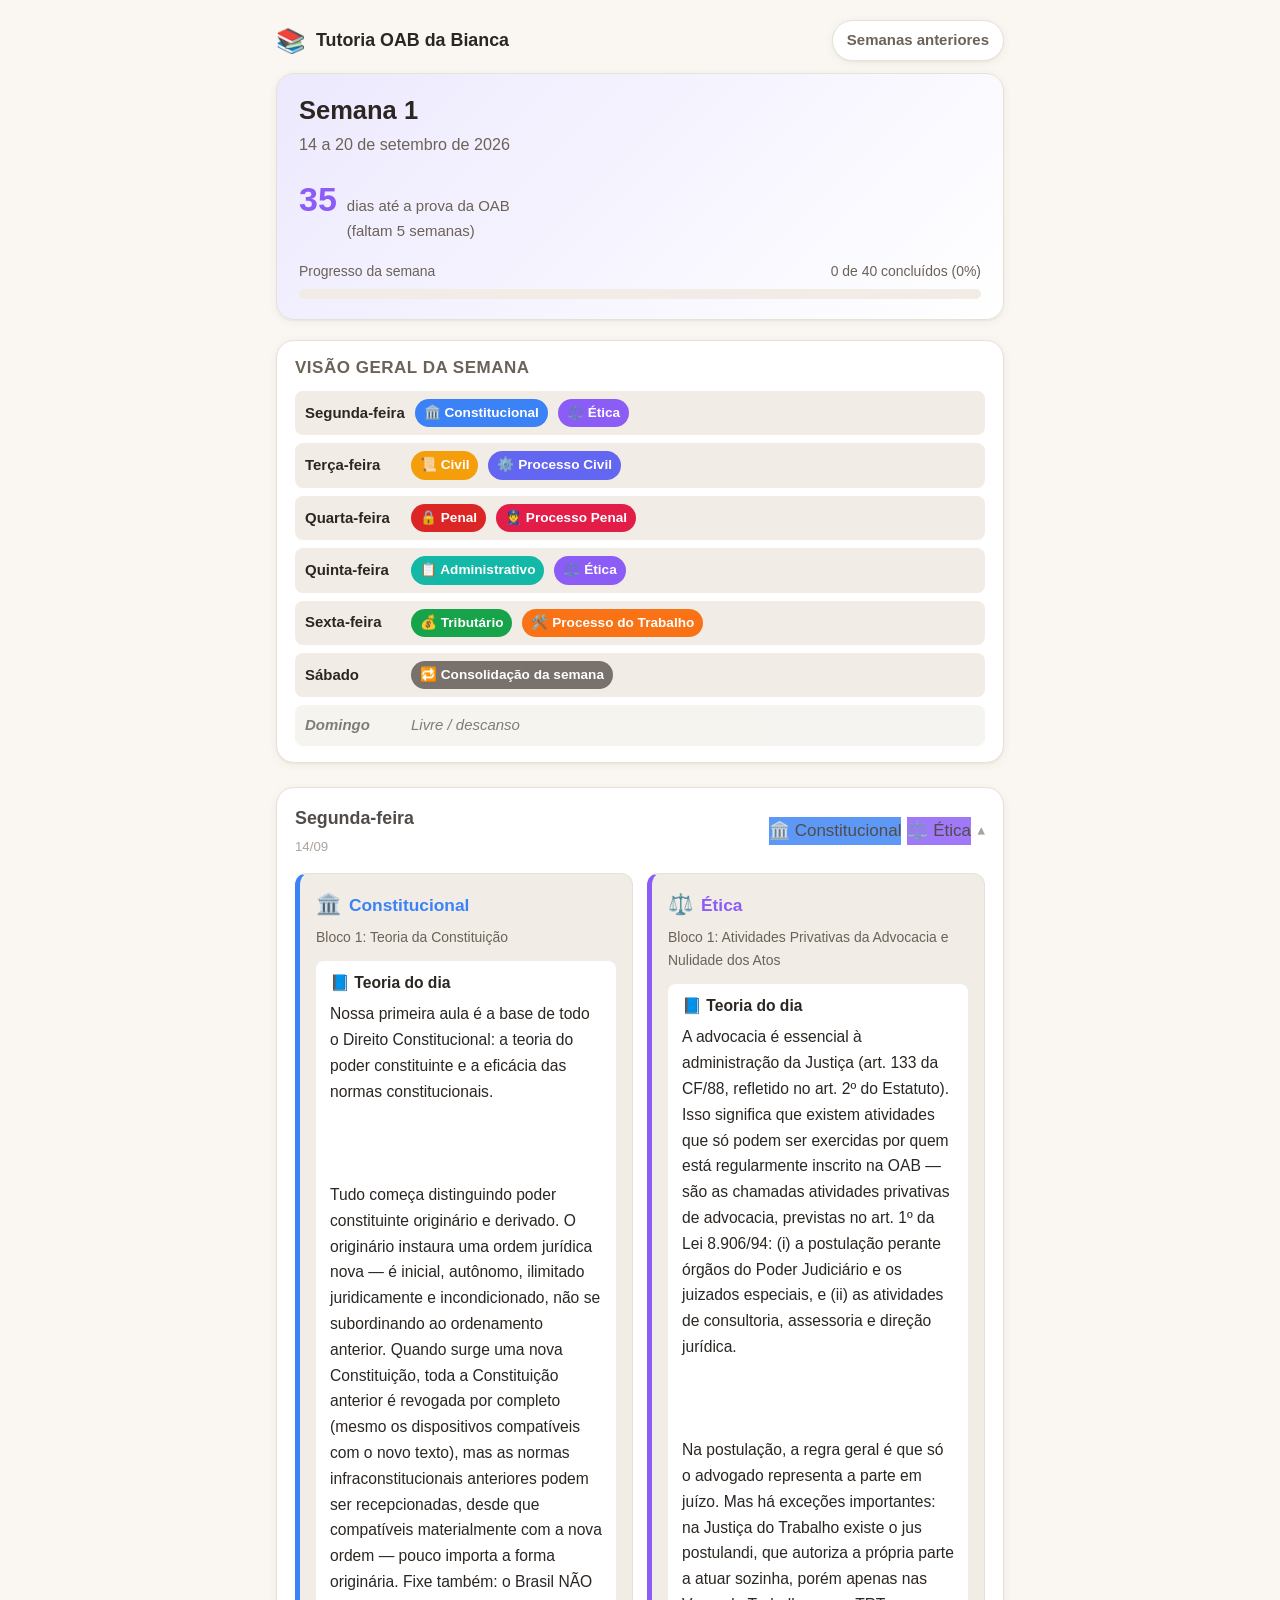
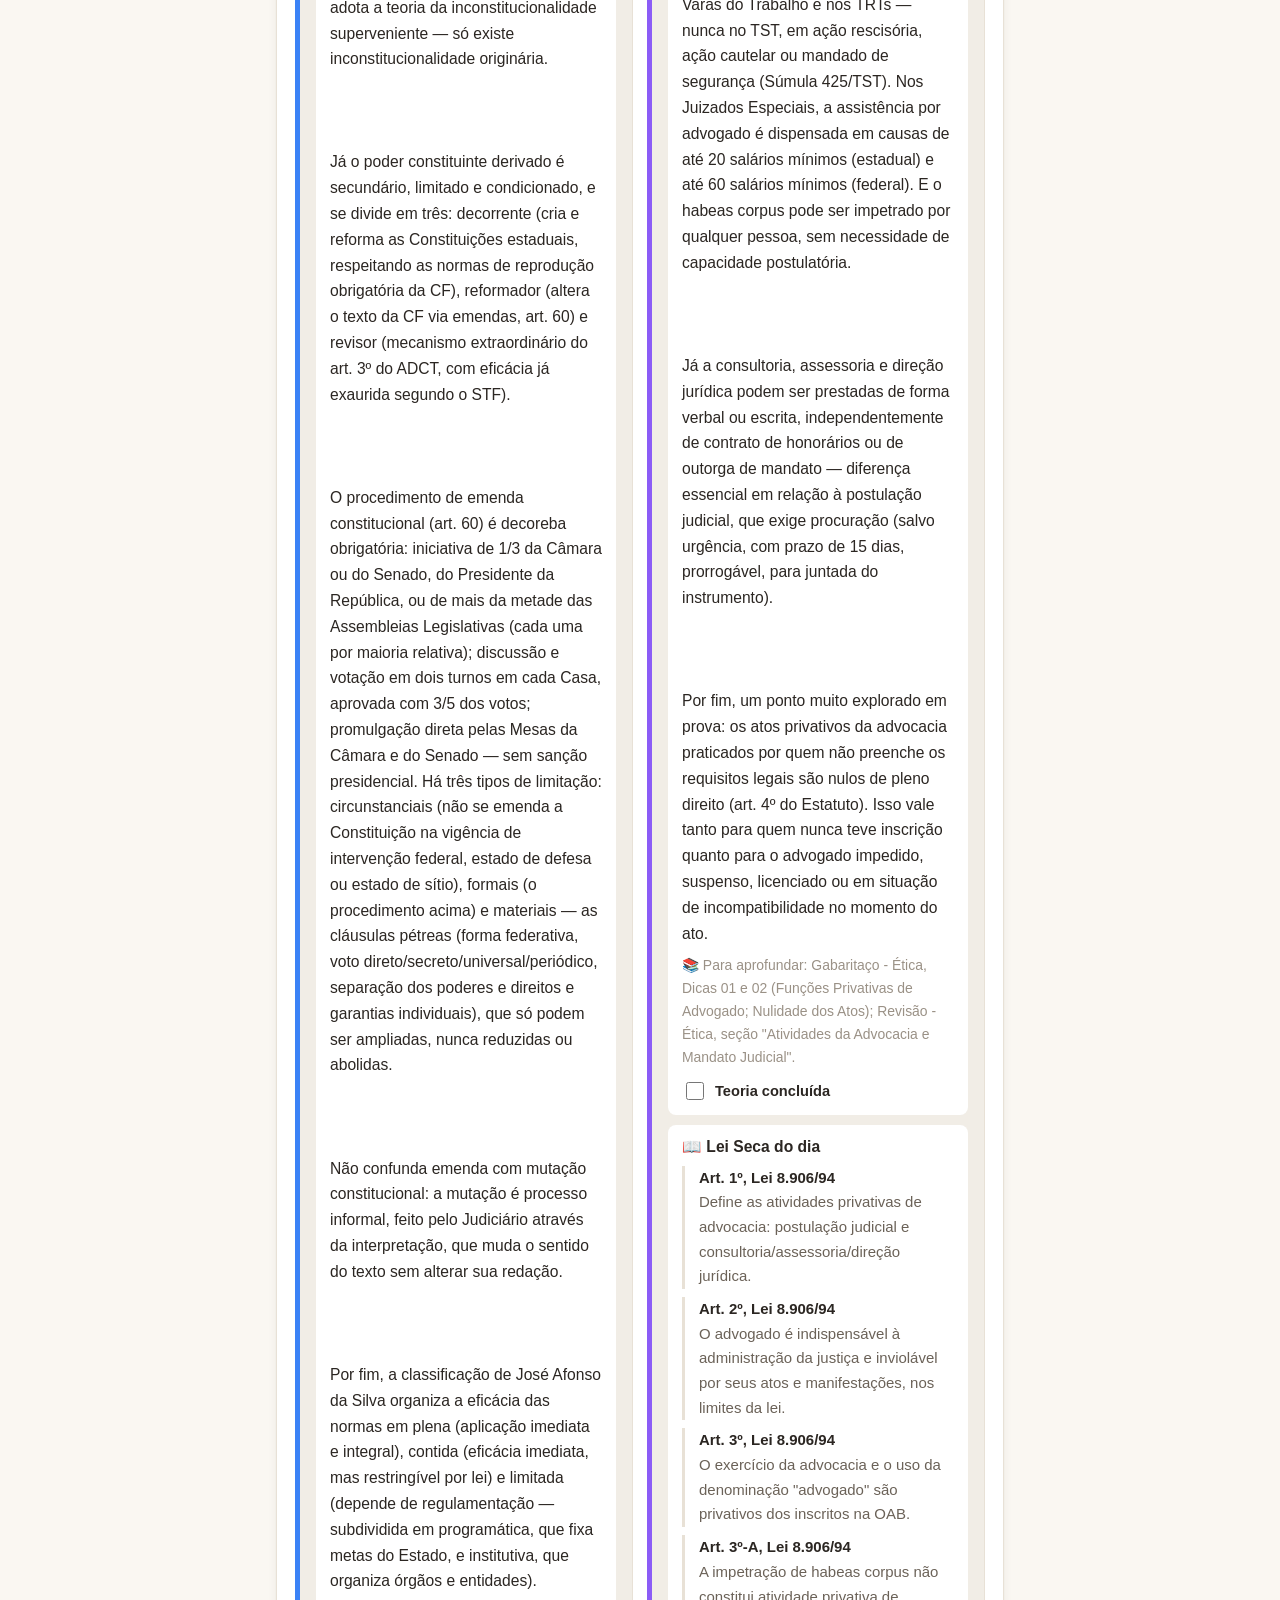
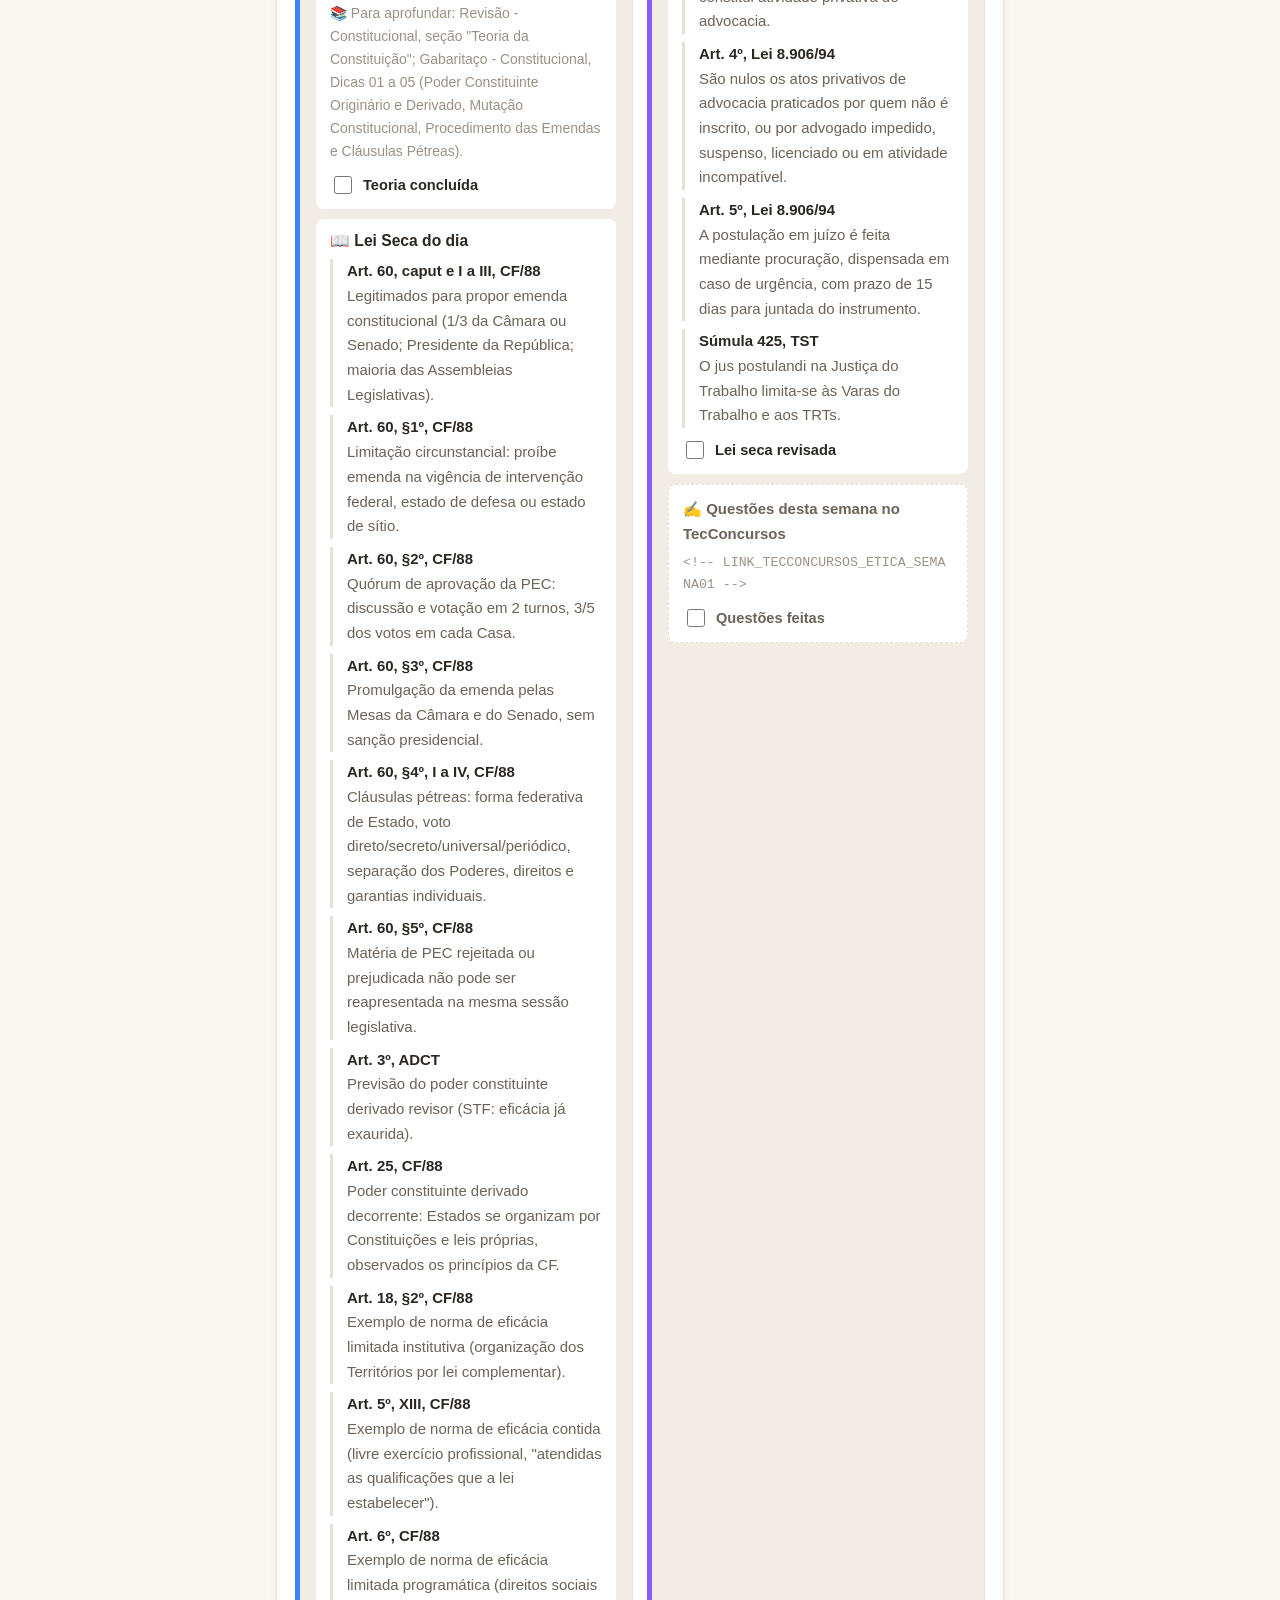
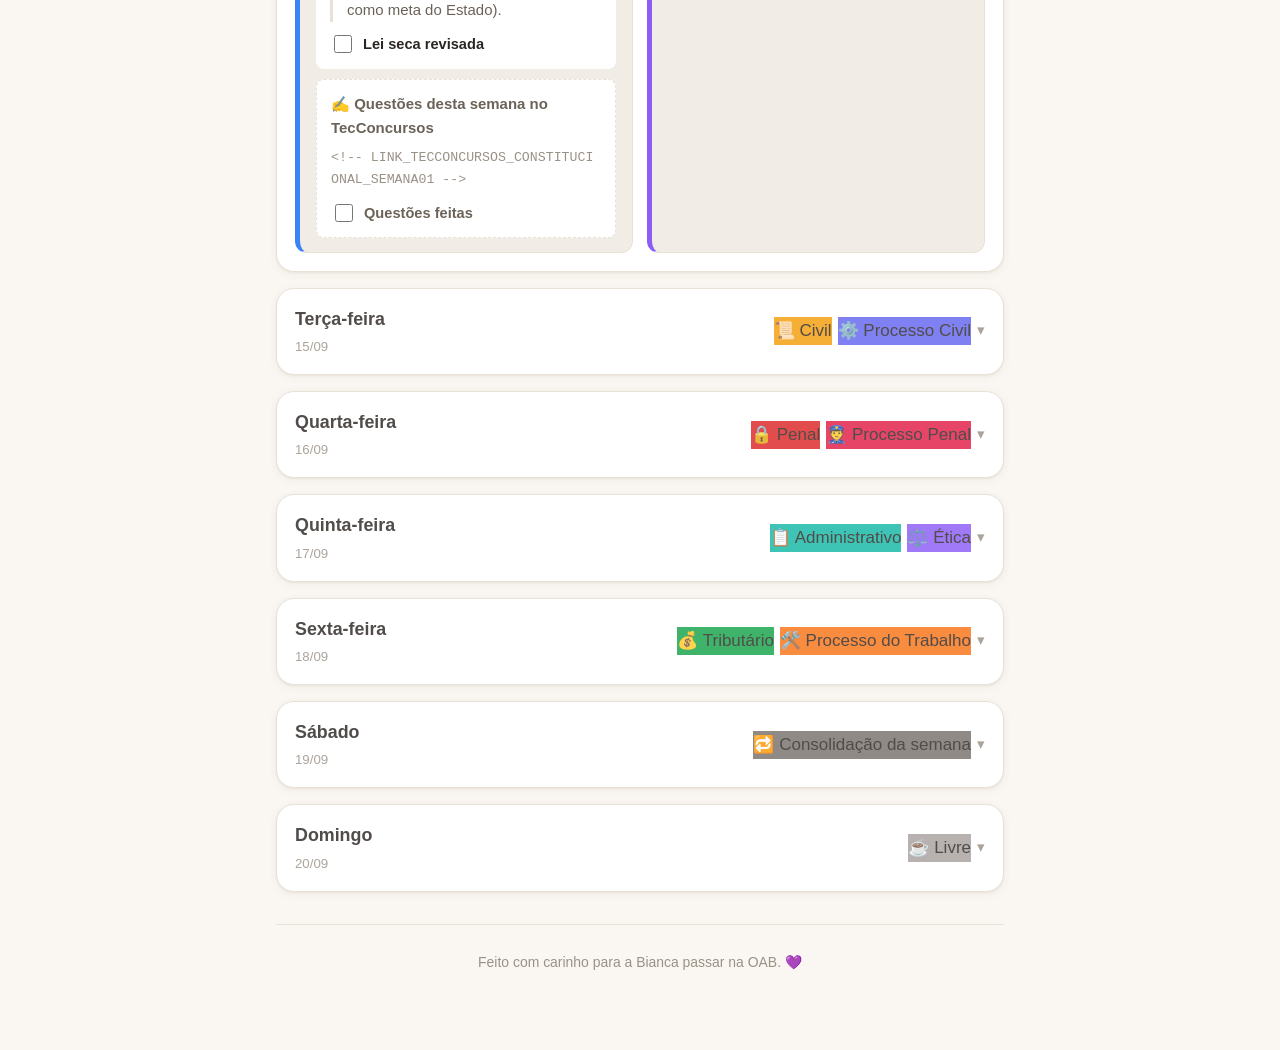
==== commit 3d0b6bc3: "Adiciona cache-busting versionado pro style.css/app.js O corte de texto reportado no notebook não re" ====
--- a/docs/semana-01.html
+++ b/docs/semana-01.html
@@ -4,7 +4,7 @@
 <meta charset="utf-8">
 <meta name="viewport" content="width=device-width, initial-scale=1">
 <title>Semana 1 — Tutoria OAB da Bianca</title>
-<link rel="stylesheet" href="style.css">
+<link rel="stylesheet" href="style.css?v=2">
 </head>
 <body>
   <div class="topbar">
@@ -526,7 +526,7 @@
     <p style="margin-top:10px;">Feito com carinho para a Bianca passar na OAB. 💜</p>
   </div>
 
-  <script src="app.js"></script>
+  <script src="app.js?v=2"></script>
   <script>
     OAB.initCountdown("2027-01-10");
     OAB.initToday();
--- a/docs/style.css
+++ b/docs/style.css
@@ -25,7 +25,7 @@
 }
 
 @media (prefers-color-scheme: dark) {
-  :root {
+  :root:not([data-theme="light"]) {
     --bg: #1c1a17;
     --bg-card: #26221d;
     --bg-muted: #302b24;
@@ -41,7 +41,27 @@
   }
 }
 
+:root[data-theme="dark"] {
+  --bg: #1c1a17;
+  --bg-card: #26221d;
+  --bg-muted: #302b24;
+  --text: #f1ece3;
+  --text-soft: #c4bbaf;
+  --text-faint: #8a8175;
+  --border: #3a352c;
+  --accent-soft: #3a2f57;
+  --success-soft: #143324;
+  --warn-soft: #3a2c0c;
+  --shadow: 0 2px 10px rgba(0, 0, 0, 0.25), 0 1px 2px rgba(0, 0, 0, 0.2);
+  --shadow-lift: 0 8px 24px rgba(0, 0, 0, 0.35);
+}
+
 * { box-sizing: border-box; }
+
+html {
+  -webkit-text-size-adjust: 100%; /* impede o Safari/iOS de auto-inflar o tamanho do texto em colunas estreitas, o que empurra o layout pra fora da tela só no iPhone */
+  text-size-adjust: 100%;
+}
 
 html, body {
   margin: 0;
@@ -56,6 +76,8 @@
   padding: 0 16px 64px;
   max-width: 760px;
   margin: 0 auto;
+  overflow-x: hidden;
+  overflow-wrap: break-word; /* herda para todo o conteúdo: nenhuma palavra/token comprido (ex: placeholder do TecConcursos) força scroll horizontal */
 }
 
 h1, h2, h3, h4 { line-height: 1.3; margin: 0 0 8px; }
@@ -199,13 +221,15 @@
 
 .overview-grid {
   display: grid;
-  grid-template-columns: 1fr;
+  grid-template-columns: minmax(0, 1fr);
   gap: 8px;
 }
 
 .overview-row {
   display: flex;
   align-items: center;
+  flex-wrap: wrap;
+  row-gap: 6px;
   gap: 10px;
   padding: 8px 10px;
   border-radius: var(--radius-sm);
@@ -249,6 +273,8 @@
   padding: 16px 18px;
   display: flex;
   align-items: center;
+  flex-wrap: wrap;
+  row-gap: 8px;
   justify-content: space-between;
   gap: 10px;
   user-select: none;
@@ -316,15 +342,19 @@
 
 .subject-grid {
   display: grid;
-  grid-template-columns: 1fr;
+  /* minmax(0, 1fr) em vez de 1fr: Safari/iOS é mais rígido que o Chrome ao
+     encolher colunas de grid abaixo do conteúdo — sem o 0 explícito aqui,
+     o min-width:0 do .subject-card sozinho não é suficiente no iPhone. */
+  grid-template-columns: minmax(0, 1fr);
   gap: 14px;
 }
 
 @media (min-width: 620px) {
-  .subject-grid.two-col { grid-template-columns: 1fr 1fr; }
+  .subject-grid.two-col { grid-template-columns: minmax(0, 1fr) minmax(0, 1fr); }
 }
 
 .subject-card {
+  min-width: 0; /* deixa a coluna do grid encolher; sem isso, um token comprido (ex: placeholder do TecConcursos) força a largura do card a estourar a tela */
   border-radius: var(--radius-md);
   border: 1px solid var(--border);
   border-left: 5px solid var(--subj-color, var(--accent));
@@ -415,6 +445,9 @@
   font-family: ui-monospace, SFMono-Regular, Menlo, monospace;
   font-size: 0.78rem;
   color: var(--text-faint);
+  overflow-wrap: anywhere;
+  word-break: break-all;
+  white-space: normal;
 }
 
 .review-block {
@@ -455,6 +488,7 @@
 }
 
 .consolidation-item {
+  min-width: 0;
   border-radius: var(--radius-md);
   border: 1px solid var(--border);
   border-left: 5px solid var(--subj-color, var(--accent));
